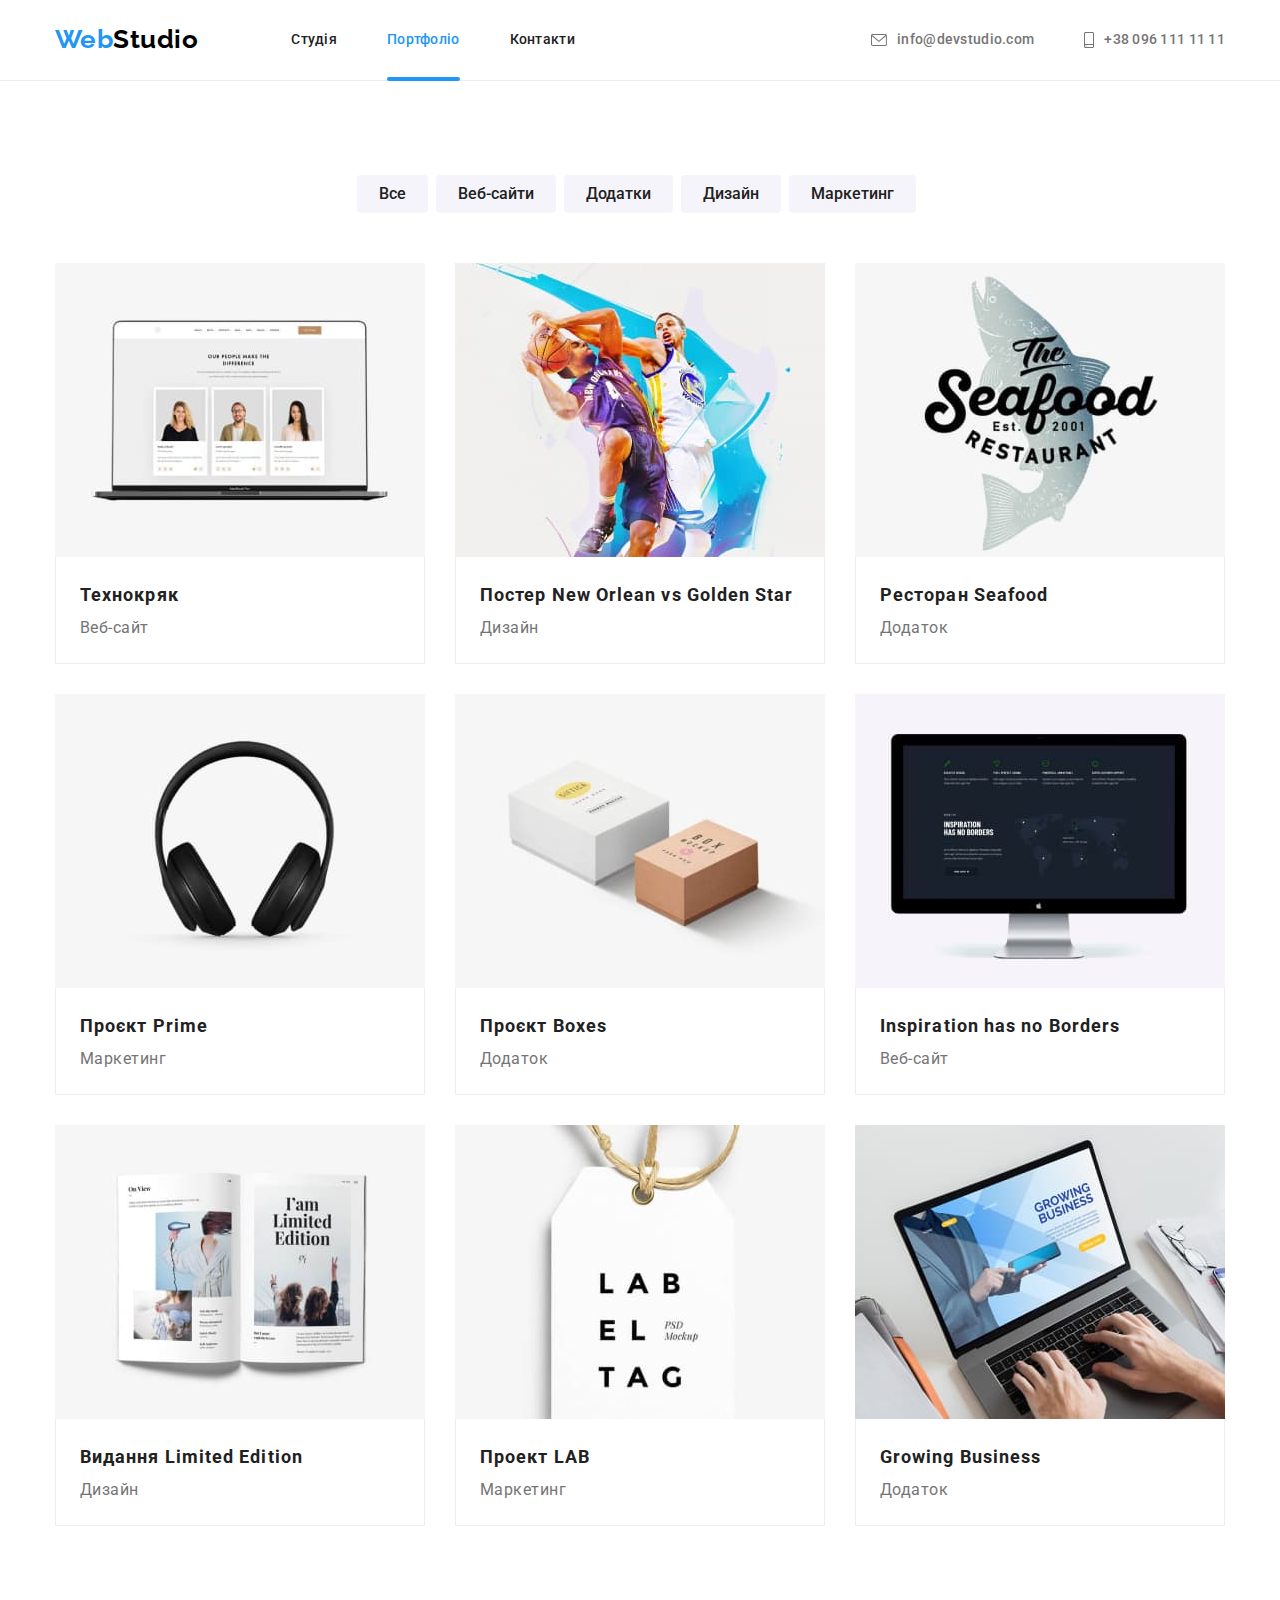
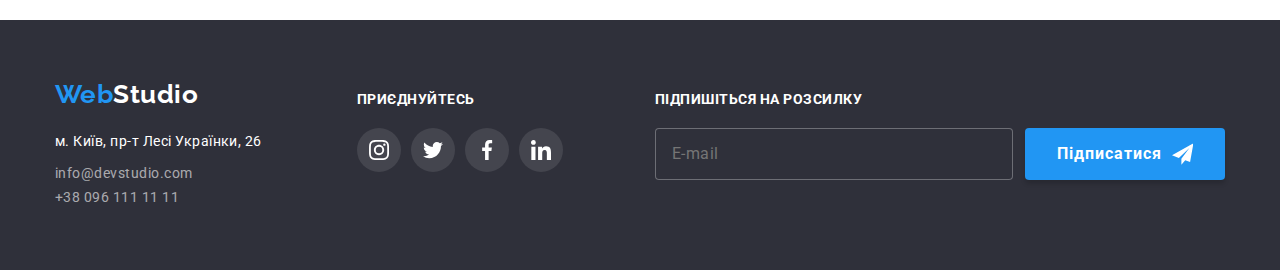
==== portfolio.html @ d3ca1d01 "start" ====
<!DOCTYPE html>
<html lang="uk">
  <head>
    <meta charset="UTF-8" />
    <meta http-equiv="X-UA-Compatible" content="IE=edge" />
    <meta name="viewport" content="width=device-width, initial-scale=1.0" />
    <link
      href="https://fonts.googleapis.com/css2?family=Raleway:wght@700&family=Roboto:wght@400;500;700;900&display=swap"
      rel="stylesheet"
    />
    <link
      rel="stylesheet"
      href="https://cdnjs.cloudflare.com/ajax/libs/modern-normalize/1.1.0/modern-normalize.min.css"
    />
    <link rel="stylesheet" href="./css/main.min.css" />
    <title>Portfolio</title>
  </head>
  <body>
    <header>
      <div class="main-nav container">
        <nav class="menu">
          <a href="./index.html" class="logo"
            >Web<span class="logo__studio--dark">Studio</span></a
          >
          <ul class="site-nav list">
            <li class="site-nav__item">
              <a href="./index.html" class="site-nav__title">Студія</a>
            </li>
            <li class="site-nav__item">
              <a href="./portfolio.html" class="site-nav__title site-nav__title--current">Портфоліо</a>
            </li>
            <li class="site-nav__item"><a href="" class="site-nav__title">Контакти</a></li>
          </ul>
        </nav>
        <ul class="top-contacts list">
          <li class="top-contacts__item">
            <a href="mailto:info@devstudio.com" class="top-contacts__link">
              <svg class="top-contacts__icon" width="16" height="12">
                <use href="./images/icons.svg#envelope"></use>
              </svg>
              info@devstudio.com
            </a>
          </li>
          <li class="top-contacts__item">
            <a href="tel:+380961111111" class="top-contacts__link">
              <svg class="top-contacts__icon" width="10" height="16">
                <use href="./images/icons.svg#smartphone"></use>
              </svg>
              +38 096 111 11 11
            </a>
          </li>
        </ul>
      </div>
    </header>
    <main>
      <section class="section">
        <div class="container">
          <h1 class="visually-hidden">Галерея</h1>

          <ul class="sort list">
            <li class="sort__item"><button class="sort__button" type="button">Все</button></li>
            <li class="sort__item"><button class="sort__button" type="button">Веб-сайти</button></li>
            <li class="sort__item"><button class="sort__button" type="button">Додатки</button></li>
            <li class="sort__item"><button class="sort__button" type="button">Дизайн</button></li>
            <li class="sort__item"><button class="sort__button" type="button">Маркетинг</button></li>
          </ul>

          <ul class="galary list">
            <li class="galary__item">
              <a class="galary__link" href="">
                <div class="galary__imgblock">
                  <img
                    class="galary__img"
                    src="./images/portfolio1.jpg"
                    alt="Технокряк"
                    width="370"
                  />
                  <div class="galary__adbg">
                    <p class="galary__text">
                      Ресурс пропонує комплексні пропозиції з різним рівнем
                      функціоналу та сервісів. Все це дозволить відвідувачу
                      отримати вичерпні відомості про компанію чи приватну
                      особу.
                    </p>
                  </div>
                </div>
                <div class="galary__card">
                  <h2 class="galary__title">Технокряк</h2>
                  <p class="galary__product">Веб-сайт</p>
                </div>
              </a>
            </li>
            <li class="galary__item">
              <a class="galary__link" href="">
                <div class="galary__imgblock">
                  <img
                    class="galary__img"
                    src="./images/portfolio2.jpg"
                    alt="Постер New Orlean vs Golden Star"
                    width="370"
                  />
                  <div class="galary__adbg">
                    <p class="galary__text">
                      Ресурс пропонує комплексні пропозиції з різним рівнем
                      функціоналу та сервісів. Все це дозволить відвідувачу
                      отримати вичерпні відомості про компанію чи приватну
                      особу.
                    </p>
                  </div>
                </div>
                <div class="galary__card">
                  <h2 class="galary__title">Постер New Orlean vs Golden Star</h2>
                  <p class="galary__product">Дизайн</p>
                </div>
              </a>
            </li>
            <li class="galary__item">
              <a class="galary__link" href="">
                <div class="galary__imgblock">
                  <img
                    class="galary__img"
                    src="./images/portfolio3.jpg"
                    alt="Ресторан Seafood"
                    width="370"
                  />
                  <div class="galary__adbg">
                    <p class="galary__text">
                      Ресурс пропонує комплексні пропозиції з різним рівнем
                      функціоналу та сервісів. Все це дозволить відвідувачу
                      отримати вичерпні відомості про компанію чи приватну
                      особу.
                    </p>
                  </div>
                </div>
                <div class="galary__card">
                  <h2 class="galary__title">Ресторан Seafood</h2>
                  <p class="galary__product">Додаток</p>
                </div>
              </a>
            </li>
            <li class="galary__item">
              <a class="galary__link" href="">
                <div class="galary__imgblock">
                  <img
                    class="galary__img"
                    src="./images/portfolio4.jpg"
                    alt="Проєкт Prime"
                    width="370"
                  />
                  <div class="galary__adbg">
                    <p class="galary__text">
                      Ресурс пропонує комплексні пропозиції з різним рівнем
                      функціоналу та сервісів. Все це дозволить відвідувачу
                      отримати вичерпні відомості про компанію чи приватну
                      особу.
                    </p>
                  </div>
                </div>
                <div class="galary__card">
                  <h2 class="galary__title">Проєкт Prime</h2>
                  <p class="galary__product">Маркетинг</p>
                </div>
              </a>
            </li>
            <li class="galary__item">
              <a class="galary__link" href="">
                <div class="galary__imgblock">
                  <img
                    class="galary__img"
                    src="./images/portfolio5.jpg"
                    alt="Проєкт Boxes"
                    width="370"
                  />
                  <div class="galary__adbg">
                    <p class="galary__text">
                      Ресурс пропонує комплексні пропозиції з різним рівнем
                      функціоналу та сервісів. Все це дозволить відвідувачу
                      отримати вичерпні відомості про компанію чи приватну
                      особу.
                    </p>
                  </div>
                </div>
                <div class="galary__card">
                  <h2 class="galary__title">Проєкт Boxes</h2>
                  <p class="galary__product">Додаток</p>
                </div>
              </a>
            </li>
            <li class="galary__item">
              <a class="galary__link" href="">
                <div class="galary__imgblock">
                  <img
                    class="galary__img"
                    src="./images/portfolio6.jpg"
                    alt="Inspiration has no Borders"
                    width="370"
                  />
                  <div class="galary__adbg">
                    <p class="galary__text">
                      Ресурс пропонує комплексні пропозиції з різним рівнем
                      функціоналу та сервісів. Все це дозволить відвідувачу
                      отримати вичерпні відомості про компанію чи приватну
                      особу.
                    </p>
                  </div>
                </div>
                <div class="galary__card">
                  <h2 class="galary__title">Inspiration has no Borders</h2>
                  <p class="galary__product">Веб-сайт</p>
                </div>
              </a>
            </li>
            <li class="galary__item">
              <a class="galary__link" href="">
                <div class="galary__imgblock">
                  <img
                    class="galary__img"
                    src="./images/portfolio7.jpg"
                    alt="Видання Limited Edition"
                    width="370"
                  />
                  <div class="galary__adbg">
                    <p class="galary__text">
                      Ресурс пропонує комплексні пропозиції з різним рівнем
                      функціоналу та сервісів. Все це дозволить відвідувачу
                      отримати вичерпні відомості про компанію чи приватну
                      особу.
                    </p>
                  </div>
                </div>
                <div class="galary__card">
                  <h2 class="galary__title">Видання Limited Edition</h2>
                  <p class="galary__product">Дизайн</p>
                </div>
              </a>
            </li>
            <li class="galary__item">
              <a class="galary__link" href="">
                <div class="galary__imgblock">
                  <img
                    class="galary__img"
                    src="./images/portfolio8.jpg"
                    alt="Проект LAB"
                    width="370"
                  />
                  <div class="galary__adbg">
                    <p class="galary__text">
                      Ресурс пропонує комплексні пропозиції з різним рівнем
                      функціоналу та сервісів. Все це дозволить відвідувачу
                      отримати вичерпні відомості про компанію чи приватну
                      особу.
                    </p>
                  </div>
                </div>
                <div class="galary__card">
                  <h2 class="galary__title">Проект LAB</h2>
                  <p class="galary__product">Маркетинг</p>
                </div>
              </a>
            </li>
            <li class="galary__item">
              <a class="galary__link" href="">
                <div class="galary__imgblock">
                  <img
                    class="galary__img"
                    src="./images/portfolio9.jpg"
                    alt="Growing Business"
                    width="370"
                  />

                  <div class="galary__adbg">
                    <p class="galary__text">
                      Ресурс пропонує комплексні пропозиції з різним рівнем
                      функціоналу та сервісів. Все це дозволить відвідувачу
                      отримати вичерпні відомості про компанію чи приватну
                      особу.
                    </p>
                  </div>
                </div>
                <div class="galary__card">
                  <h2 class="galary__title">Growing Business</h2>
                  <p class="galary__product">Додаток</p>
                </div>
              </a>
            </li>
          </ul>
        </div>
      </section>
    </main>
    <footer class="footer">
      <div class="container container--flex">
        <address>
          <a href="./index.html" class="logo footer__logo"
            >Web<span class="logo__studio--light">Studio</span></a
          >
          <ul class="bottom-contacts list">
            <li class="bottom-contacts__item">
              <a
                href="https://goo.gl/maps/KLGtmUiZqjjmd39q9"
                target="_blank"
                rel="noopener noreferrer"
                class="bottom-contacts__link bottom-contacts__link--white"
                >м. Київ, пр-т Лесі Українки, 26</a
              >
            </li>
            <li>
              <a href="mailto:info@devstudio.com" class="bottom-contacts__link"
                >info@devstudio.com</a
              >
            </li>
            <li>
              <a href="tel:+380961111111" class="bottom-contacts__link"
                >+38 096 111 11 11</a
              >
            </li>
          </ul>
        </address>

        <div class="footer-soc">
          <h2 class="footer__title">приєднуйтесь</h2>
          <ul class="social footer-soc__social list">
            <li class="social__item">
              <a href="" class="social__link social__link--bottom" title="">
                <svg class="icon" width="20" height="20">
                  <use href="./images/icons.svg#instagram"></use>
                </svg>
              </a>
            </li>
            <li class="social__item">
              <a href="" class="social__link social__link--bottom" title="">
                <svg class="icon" width="20" height="20">
                  <use href="./images/icons.svg#twitter"></use>
                </svg>
              </a>
            </li>
            <li class="social__item">
              <a href="" class="social__link social__link--bottom" title="">
                <svg class="icon" width="20" height="20">
                  <use href="./images/icons.svg#facebook"></use>
                </svg>
              </a>
            </li>
            <li class="social__item">
              <a href="" class="social__link social__link--bottom" title="">
                <svg class="icon" width="20" height="20">
                  <use href="./images/icons.svg#linkedin"></use>
                </svg>
              </a>
            </li>
          </ul>
        </div>
        <div class="subscribe">
          <h2 class="footer__title">Підпишіться на розсилку</h2>
          <form class="subscribe__form">
            <label>
              <input class="subscribe__input" type="email" name="email" placeholder="E-mail" />
            </label>

            <button type="submit" class="btn subscribe__btn">
              Підписатися
              <svg class="subscribe__icon" width="24" height="24">
                <use href="./images/icons.svg#subscribe"></use>
              </svg>
            </button>
          </form>
        </div>
      </div>
    </footer>
  </body>
</html>
---- css/main.min.css ----
.visually-hidden{position:absolute;white-space:nowrap;width:1px;height:1px;overflow:hidden;border:0;padding:0;clip:rect(0 0 0 0);-webkit-clip-path:inset(50%);clip-path:inset(50%);margin:-1px}body{font-family:Roboto,sans-serif;letter-spacing:.03em;color:#757575;background-color:#fff}h1,h2,h3,h4,h5,h6,ul,p{margin:0}.list{list-style-type:none;-webkit-padding-start:0;padding-inline-start:0}.section{padding:94px 0}.section__title{margin-bottom:50px;font-weight:700;font-size:36px;color:#212121;text-align:center;line-height:1.16}.container{width:1200px;margin:0 auto;padding-left:15px;padding-right:15px}.container--flex{display:flex}.logo{margin-right:93px;color:#2196f3;font-family:Raleway,sans-serif;font-style:normal;font-weight:700;font-size:26px;text-decoration:none;padding-top:24px;padding-bottom:25px}.logo__studio--dark{color:#000}.logo__studio--light{color:#fff}.footer__logo{display:inline-block;margin-bottom:20px;margin-right:0;padding:0}.social{display:flex;justify-content:center;margin-top:16px}.social__item{margin-right:10px}.social__link{display:flex;justify-content:center;align-items:center;width:44px;height:44px;border-radius:50%;background-color:#fff;fill:#afb1b8;outline:none;transition:fill 250ms cubic-bezier(0.4, 0, 0.2, 1),background-color 250ms cubic-bezier(0.4, 0, 0.2, 1)}.social__link:last-child{margin-right:0}.social__link:hover,.social__link:focus,.social__link:active{background-color:#2196f3;fill:#fff}.social__link--bottom{background-color:rgba(255,255,255,.1);fill:#fff}.btn{display:inline-block;padding:10px 32px;border:none;border-radius:4px;font-family:inherit;font-weight:700;font-size:16px;line-height:1.87;letter-spacing:.06em;cursor:pointer;text-align:center;background-color:#2196f3;color:#fff;box-shadow:0px 4px 4px rgba(0,0,0,.15);transition:background-color 250ms cubic-bezier(0.4, 0, 0.2, 1)}header{border-bottom:1px solid #ececec}.main-nav,.menu{display:flex;align-items:center}.site-nav{display:flex}.site-nav__item{position:relative;margin-right:50px}.site-nav__item:last-child{margin-right:0}.site-nav__title{display:block;padding-top:32px;padding-bottom:32px;color:#212121;font-weight:500;font-size:14px;letter-spacing:.02em;line-height:1.14;text-decoration:none;transition:color 250ms cubic-bezier(0.4, 0, 0.2, 1)}.site-nav__title:visited{color:#212121}.site-nav__title:hover,.site-nav__title:focus{color:#2196f3}.site-nav__title--current{color:#2196f3}.site-nav__title--current:visited{color:#2196f3}.site-nav__title--current::after{content:"";position:absolute;bottom:-1px;left:0;width:100%;height:4px;background-color:#2196f3;border-radius:2px}.top-contacts{display:flex;margin-left:auto}.top-contacts__item{margin-right:50px}.top-contacts__item:last-child{margin-right:0}.top-contacts__link{display:inline-flex;padding-top:32px;padding-bottom:32px;color:inherit;font-weight:500;font-size:14px;letter-spacing:.02em;line-height:1.14;text-decoration:none;transition:color 250ms cubic-bezier(0.4, 0, 0.2, 1),fill 250ms cubic-bezier(0.4, 0, 0.2, 1)}.top-contacts__link:hover,.top-contacts__link:focus,.top-contacts__link:active{color:#2196f3;fill:#2196f3}.top-contacts__icon{fill:currentColor;margin-right:10px;align-self:center}.hero{background-image:linear-gradient(90deg, rgba(47, 48, 58, 0.4) 0%, rgba(47, 48, 58, 0.4) 100%),url(../images/heroImg.jpg);background-position:center;background-repeat:no-repeat;background-color:#2f303a;text-align:center;padding-top:200px;padding-bottom:200px}.hero__title{margin-top:0;margin-bottom:30px;font-weight:900;font-size:44px;color:#fff;line-height:1.36;text-transform:uppercase}.descr{padding-bottom:0}.descr__list{display:flex}.descr__icon{display:flex;justify-content:center;align-items:center;height:120px;background-color:#f5f4fa;margin-bottom:30px;border-radius:4px}.descr__item{margin-right:30px;width:calc((100% - 90px)/4)}.descr__item:last-child{margin-right:0}.descr__title{margin-bottom:10px;font-weight:700;font-size:14px;color:#212121;line-height:1.14}.descr__text{font-size:14px;line-height:1.71}.samples{vertical-align:top;text-align:center}.samples__list{display:flex}.samples__item{position:relative;margin-right:30px;width:calc((100% - 60px)/3)}.samples__item:last-child{margin-right:0}.samples__img{display:block}.samples__plate{display:flex;justify-content:center;align-items:center;position:absolute;bottom:0;height:70px;width:100%;background:rgba(47,48,58,.8)}.samples__title{font-weight:700;font-size:14px;line-height:1.14;letter-spacing:.03em;text-transform:uppercase;color:#fff}.team{background-color:#f5f4fa;font-size:16px;line-height:1.18;text-align:center}.team__list{display:flex}.team__item{margin-right:30px;width:270px;background-color:#fff;border-radius:0px 0px 4px 4px;box-shadow:0px 1px 3px rgba(0,0,0,.12),0px 1px 1px rgba(0,0,0,.14),0px 2px 1px rgba(0,0,0,.2)}.team__item:last-child{margin-right:0}.team-card{padding:30px 0}.team-card__title{font-size:inherit;line-height:inherit;font-weight:500;color:#212121;margin-bottom:10px}.clients__list{display:flex}.clients__item{width:170px;height:92px;margin-right:30px}.clients__item:last-child{margin-right:0}.clients__thumb{display:flex;justify-content:center;align-items:center;width:100%;height:100%;border-width:1px;border-style:solid;border-color:#afb1b8;border-radius:4px;fill:#afb1b8;outline:none;transition:fill 250ms cubic-bezier(0.4, 0, 0.2, 1),border-color 250ms cubic-bezier(0.4, 0, 0.2, 1)}.clients__thumb:hover,.clients__thumb:focus,.clients__thumb:active{fill:#2196f3;border-color:#2196f3}.footer{background-color:#2f303a;padding-top:60px;padding-bottom:60px}.bottom-contacts__item{margin-bottom:9px}.bottom-contacts__item:last-child{margin-bottom:0}.bottom-contacts__link{font-size:14px;color:rgba(255,255,255,.6);font-style:normal;text-decoration:none;line-height:1.71;transition:color 250ms cubic-bezier(0.4, 0, 0.2, 1)}.bottom-contacts__link--white{color:#fff}.bottom-contacts__link:hover,.bottom-contacts__link:focus{color:#2196f3}.footer-soc{margin-left:95px;padding-top:12px}.footer__title{text-transform:uppercase;font-weight:700;font-size:14px;line-height:1.14;color:#fff}.footer-soc__social{margin-top:20px;padding:0;fill:#fff}.subscribe{margin-left:auto;padding-top:12px}.subscribe__form{display:flex;margin-top:20px}.subscribe__input{width:358px;padding:15px 16px;font-weight:400;font-size:16px;line-height:1.25;letter-spacing:.03em;color:#fff;background-color:#2f303a;border:1px solid rgba(255,255,255,.3);border-radius:4px}.subscribe__btn{display:flex;margin-left:12px;width:200px;align-items:center}.subscribe__icon{fill:currentColor;margin-left:10px}.backdrop{position:fixed;top:0;left:0;width:100%;height:100%;background-color:rgba(0,0,0,.2);opacity:1;transition:opacity 250ms cubic-bezier(0.4, 0, 0.2, 1)}.backdrop.is-hidden{opacity:0;pointer-events:none}.modal{position:absolute;top:50%;left:50%;display:flex;flex-direction:column;width:528px;height:581px;padding:40px;background-color:#fff;opacity:1;border-radius:4px;box-shadow:0px 1px 3px rgba(0,0,0,.12),0px 1px 1px rgba(0,0,0,.14),0px 2px 1px rgba(0,0,0,.2);transform:translate(-50%, -50%) scale(1);transition:opacity 250ms cubic-bezier(0.4, 0, 0.2, 1),transform 250ms cubic-bezier(0.4, 0, 0.2, 1),box-shadow 250ms cubic-bezier(0.4, 0, 0.2, 1) 250ms}.backdrop.is-hidden .modal{transform:translate(-50%, -50%) scale(0.5);opacity:0}.close-btn{position:absolute;top:8px;right:8px;display:flex;align-items:center;justify-content:center;padding:0;margin:0;width:30px;height:30px;border:1px solid rgba(0,0,0,.1);border-radius:50%;background-color:#fff;cursor:pointer}.close-btn__icon{transition:transform 250ms cubic-bezier(0.4, 0, 0.2, 1),fill 250ms cubic-bezier(0.4, 0, 0.2, 1)}.close-btn:hover .close-btn__icon{fill:#2196f3;transform:translate(0px, 1px)}.modal__title{margin-bottom:12px;font-weight:700;font-size:20px;line-height:1.15;text-align:center;letter-spacing:.03em;color:#212121}.modal-form{display:flex;flex-direction:column}.modal-form__label{margin-bottom:4px;font-weight:400;font-size:12px;line-height:1.17;letter-spacing:.01em}.modal-form__field{position:relative;display:flex;flex-direction:column;width:100%;margin-bottom:10px}.modal-form__icon{position:absolute;top:50%;transform:translate(50%, -50%)}.modal-form__input:focus+.modal-form__icon{fill:#2196f3}.modal-form__input{padding:12px 16px 12px 42px;font-weight:400;font-size:12px;line-height:1.17;letter-spacing:.01em;border:1px solid rgba(33,33,33,.2);border-radius:4px;resize:none;cursor:pointer;transition:border 250ms cubic-bezier(0.4, 0, 0.2, 1)}.modal-form__input:focus{border:1px solid #2196f3;outline:none}.modal-form__input--text{padding:12px 16px}.modal-form__input--text::-moz-placeholder{color:rgba(117,117,117,.5)}.modal-form__input--text:-ms-input-placeholder{color:rgba(117,117,117,.5)}.modal-form__input--text::placeholder{color:rgba(117,117,117,.5)}.policy{display:inline-flex;align-items:center;padding-left:14px;margin-bottom:30px;font-weight:400;font-size:14px;line-height:1.71;letter-spacing:.03em}.policy__input{margin-right:8px}.policy__link{color:#2196f3}.policy__icon{display:inline-block;margin-right:8px;width:16px;height:15px;border:2px solid #212121;border-radius:2px}.policy__input:checked+.policy__icon{background-image:url(../images/check.svg);background-color:#2196f3;background-size:contain;background-origin:border-box;border-color:#2196f3}.modal__btn{width:200px;margin:0 auto}.modal__btn:hover{background-color:#188ce8}.sort{display:flex;justify-content:center;margin-bottom:50px}.sort__item{margin-right:8px}.sort__button{padding:6px 22px;border:none;border-radius:4px;background-color:#f5f4fa;font-family:inherit;color:#212121;font-weight:500;font-size:16px;line-height:1.62;cursor:pointer;outline:none;transition:color 250ms cubic-bezier(0.4, 0, 0.2, 1),background-color 250ms cubic-bezier(0.4, 0, 0.2, 1),box-shadow 250ms cubic-bezier(0.4, 0, 0.2, 1)}.sort__button:hover,.sort__button:focus{background-color:#2196f3;color:#fff;box-shadow:0px 3px 1px rgba(0,0,0,.1),0px 1px 2px rgba(0,0,0,.08),0px 2px 2px rgba(0,0,0,.12)}.galary{display:flex;flex-wrap:wrap}.galary__item{margin-right:30px;margin-bottom:30px;width:370px;transition:box-shadow 250ms cubic-bezier(0.4, 0, 0.2, 1)}.galary__item:hover{box-shadow:0px 1px 1px rgba(0,0,0,.12),0px 4px 4px rgba(0,0,0,.06),1px 4px 6px rgba(0,0,0,.16)}.galary__item:nth-child(3n){margin-right:0}.galary__item:nth-last-child(-n+3){margin-bottom:0}.galary__item:hover .galary__adbg{transform:translateY(0)}.galary__link{text-decoration:none;color:inherit}.galary__imgblock{position:relative;overflow:hidden}.galary__img{display:block}.galary__adbg{display:flex;justify-content:center;align-items:center;position:absolute;bottom:0;height:100%;width:100%;background-color:rgba(33,150,243,.9);transform:translateY(100%);transition:transform 250ms cubic-bezier(0.4, 0, 0.2, 1)}.galary__text{max-width:322px;font-weight:400;font-size:18px;line-height:1.56;letter-spacing:.03em;color:#fff}.galary__card{padding:20px 24px;border-left:1px solid #eee;border-right:1px solid #eee;border-bottom:1px solid #eee}.galary__title{font-weight:700;font-size:18px;color:#212121;letter-spacing:.06em;line-height:2}.galary__product{font-size:16px;line-height:1.87}/*# sourceMappingURL=main.min.css.map */
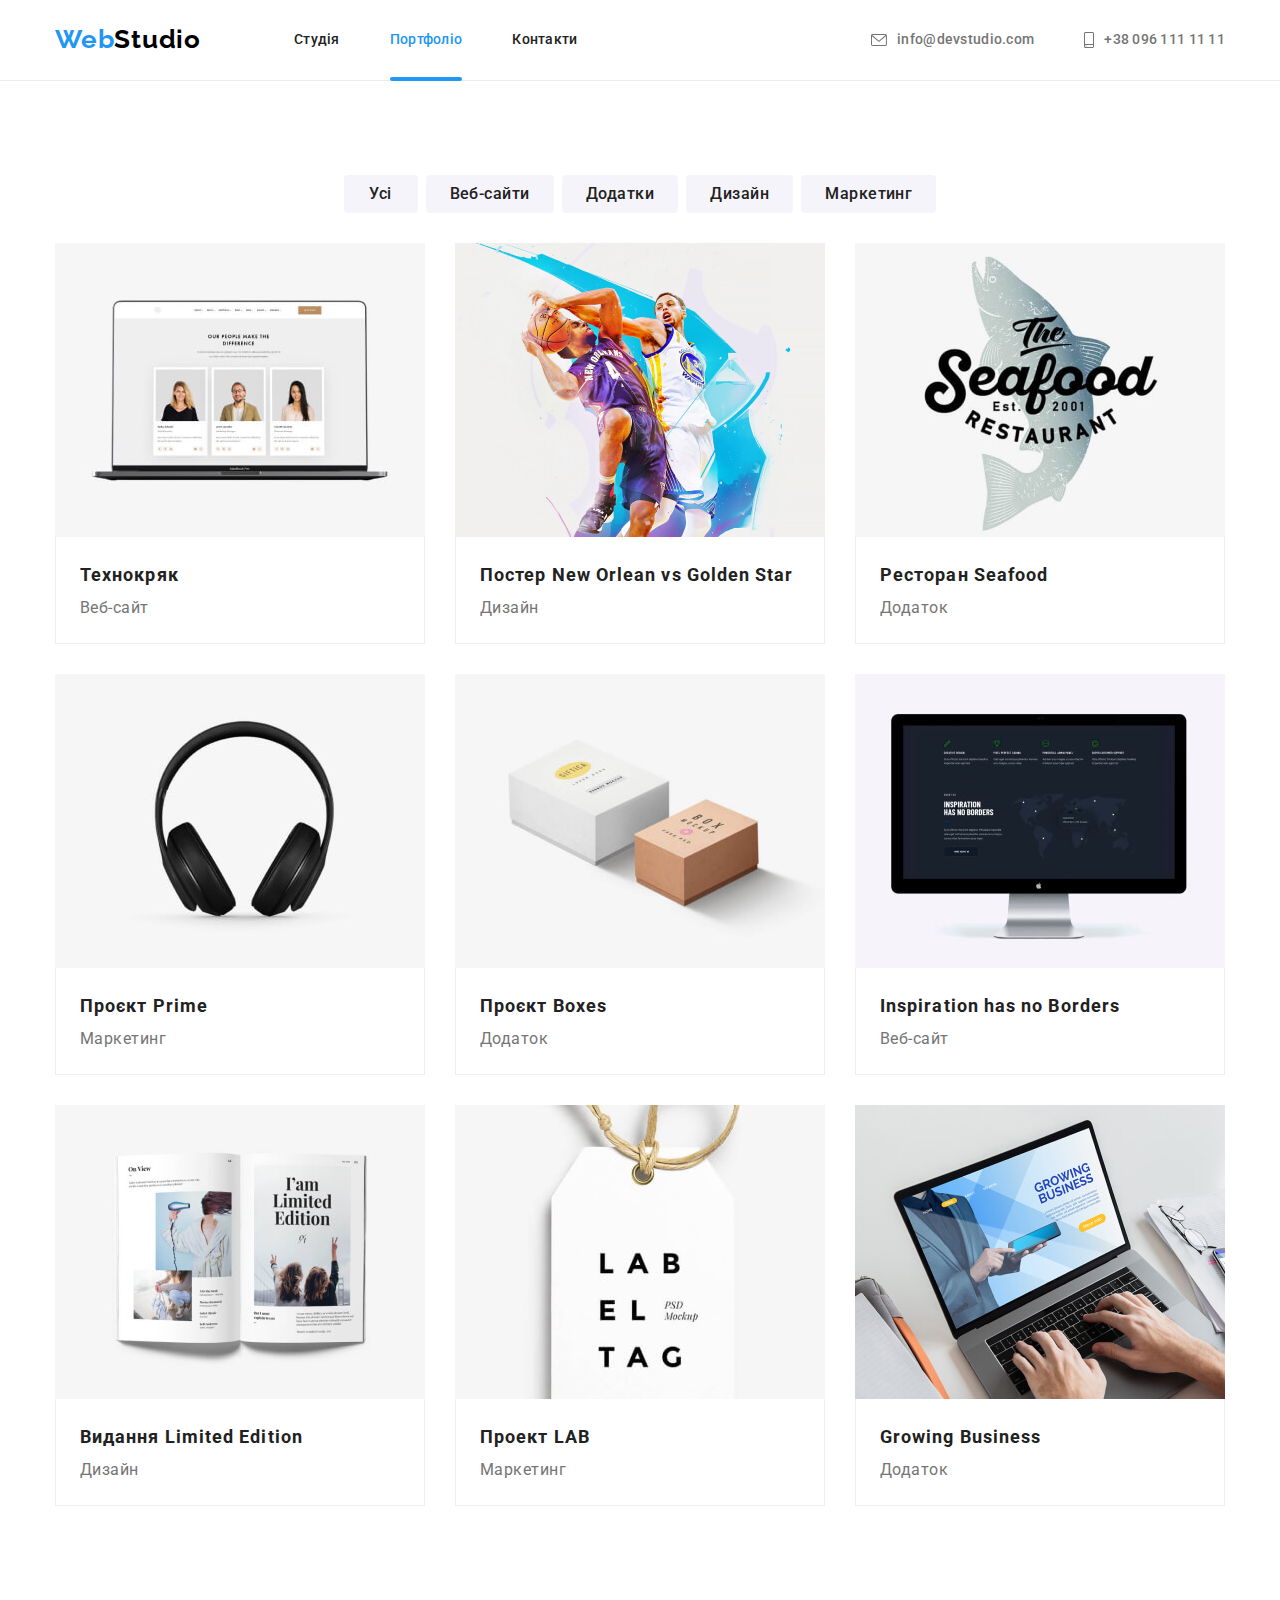
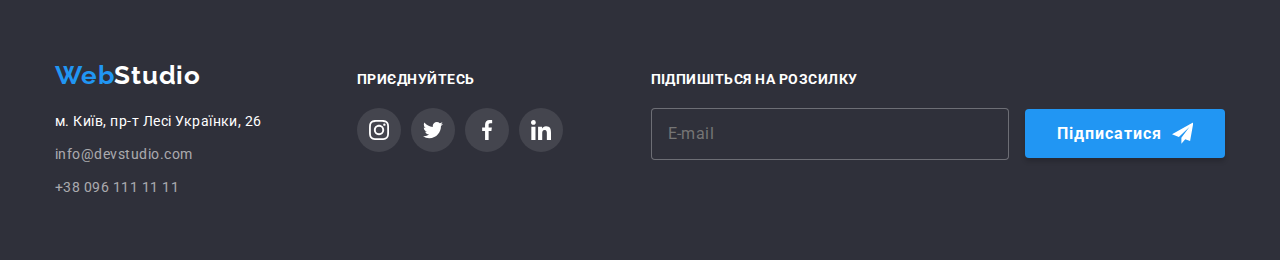
==== commit 803838d9: "update" ====
--- a/portfolio.html
+++ b/portfolio.html
@@ -16,7 +16,7 @@
     <title>Portfolio</title>
   </head>
   <body>
-    <header>
+    <header class="header">
       <div class="main-nav container">
         <nav class="menu">
           <a href="./index.html" class="logo"
@@ -58,7 +58,7 @@
           <h1 class="visually-hidden">Галерея</h1>
 
           <ul class="sort list">
-            <li class="sort__item"><button class="sort__button" type="button">Все</button></li>
+            <li class="sort__item"><button class="sort__button" type="button">Усі</button></li>
             <li class="sort__item"><button class="sort__button" type="button">Веб-сайти</button></li>
             <li class="sort__item"><button class="sort__button" type="button">Додатки</button></li>
             <li class="sort__item"><button class="sort__button" type="button">Дизайн</button></li>
@@ -66,25 +66,44 @@
           </ul>
 
           <ul class="galary list">
-            <li class="galary__item">
-              <a class="galary__link" href="">
-                <div class="galary__imgblock">
-                  <img
-                    class="galary__img"
-                    src="./images/portfolio1.jpg"
-                    alt="Технокряк"
-                    width="370"
-                  />
-                  <div class="galary__adbg">
-                    <p class="galary__text">
-                      Ресурс пропонує комплексні пропозиції з різним рівнем
-                      функціоналу та сервісів. Все це дозволить відвідувачу
-                      отримати вичерпні відомості про компанію чи приватну
-                      особу.
-                    </p>
-                  </div>
-                </div>
-                <div class="galary__card">
+            <li class="galary__item galary__item--bug">
+              <a class="galary__link" href="">
+                <div class="galary__imgblock">
+                  <picture>
+                    <source
+                      media="(min-width: 1200px )"
+                      srcset="
+                        ./images/portfolio1.jpg    1x,
+                        ./images/portfolio1@2x.jpg 2x
+                      "
+                    />
+                    <source
+                      media="(min-width: 768px )"
+                      srcset="
+                        ./images/portfolio1_t.jpg    1x,
+                        ./images/portfolio1_t@2x.jpg 2x
+                      "
+                    />
+    
+                    <img
+                      srcset="
+                        ./images/portfolio1_m.jpg    1x,
+                        ./images/portfolio1_m@2x.jpg 2x
+                      "
+                      src="./images/portfolio1_m.jpg"
+                      alt="Технокряк"
+                    />
+                  </picture>
+                  <div class="galary__adbg">
+                    <p class="galary__text">
+                      Ресурс пропонує комплексні пропозиції з різним рівнем
+                      функціоналу та сервісів. Все це дозволить відвідувачу
+                      отримати вичерпні відомості про компанію чи приватну
+                      особу.
+                    </p>
+                  </div>
+                </div>
+                <div class="galary__card galary__card--bug">
                   <h2 class="galary__title">Технокряк</h2>
                   <p class="galary__product">Веб-сайт</p>
                 </div>
@@ -93,12 +112,31 @@
             <li class="galary__item">
               <a class="galary__link" href="">
                 <div class="galary__imgblock">
-                  <img
-                    class="galary__img"
-                    src="./images/portfolio2.jpg"
-                    alt="Постер New Orlean vs Golden Star"
-                    width="370"
-                  />
+                  <picture>
+                    <source
+                      media="(min-width: 1200px )"
+                      srcset="
+                        ./images/portfolio2.jpg    1x,
+                        ./images/portfolio2@2x.jpg 2x
+                      "
+                    />
+                    <source
+                      media="(min-width: 768px )"
+                      srcset="
+                        ./images/portfolio2_t.jpg    1x,
+                        ./images/portfolio2_t@2x.jpg 2x
+                      "
+                    />
+    
+                    <img
+                      srcset="
+                        ./images/portfolio2_m.jpg    1x,
+                        ./images/portfolio2_m@2x.jpg 2x
+                      "
+                      src="./images/portfolio2_m.jpg"
+                      alt="Постер New Orlean vs Golden Star"
+                    />
+                  </picture>
                   <div class="galary__adbg">
                     <p class="galary__text">
                       Ресурс пропонує комплексні пропозиції з різним рівнем
@@ -117,12 +155,31 @@
             <li class="galary__item">
               <a class="galary__link" href="">
                 <div class="galary__imgblock">
-                  <img
-                    class="galary__img"
-                    src="./images/portfolio3.jpg"
-                    alt="Ресторан Seafood"
-                    width="370"
-                  />
+                  <picture>
+                    <source
+                      media="(min-width: 1200px )"
+                      srcset="
+                        ./images/portfolio3.jpg    1x,
+                        ./images/portfolio3@2x.jpg 2x
+                      "
+                    />
+                    <source
+                      media="(min-width: 768px )"
+                      srcset="
+                        ./images/portfolio3_t.jpg    1x,
+                        ./images/portfolio3_t@2x.jpg 2x
+                      "
+                    />
+    
+                    <img
+                      srcset="
+                        ./images/portfolio3_m.jpg    1x,
+                        ./images/portfolio3_m@2x.jpg 2x
+                      "
+                      src="./images/portfolio3_m.jpg"
+                      alt="Ресторан Seafood"
+                    />
+                  </picture>
                   <div class="galary__adbg">
                     <p class="galary__text">
                       Ресурс пропонує комплексні пропозиції з різним рівнем
@@ -141,12 +198,31 @@
             <li class="galary__item">
               <a class="galary__link" href="">
                 <div class="galary__imgblock">
-                  <img
-                    class="galary__img"
-                    src="./images/portfolio4.jpg"
-                    alt="Проєкт Prime"
-                    width="370"
-                  />
+                  <picture>
+                    <source
+                      media="(min-width: 1200px )"
+                      srcset="
+                        ./images/portfolio4.jpg    1x,
+                        ./images/portfolio4@2x.jpg 2x
+                      "
+                    />
+                    <source
+                      media="(min-width: 768px )"
+                      srcset="
+                        ./images/portfolio4_t.jpg    1x,
+                        ./images/portfolio4_t@2x.jpg 2x
+                      "
+                    />
+    
+                    <img
+                      srcset="
+                        ./images/portfolio4_m.jpg    1x,
+                        ./images/portfolio4_m@2x.jpg 2x
+                      "
+                      src="./images/portfolio4_m.jpg"
+                      alt="Проєкт Prime"
+                    />
+                  </picture>
                   <div class="galary__adbg">
                     <p class="galary__text">
                       Ресурс пропонує комплексні пропозиції з різним рівнем
@@ -165,12 +241,31 @@
             <li class="galary__item">
               <a class="galary__link" href="">
                 <div class="galary__imgblock">
-                  <img
-                    class="galary__img"
-                    src="./images/portfolio5.jpg"
-                    alt="Проєкт Boxes"
-                    width="370"
-                  />
+                  <picture>
+                    <source
+                      media="(min-width: 1200px )"
+                      srcset="
+                        ./images/portfolio5.jpg    1x,
+                        ./images/portfolio5@2x.jpg 2x
+                      "
+                    />
+                    <source
+                      media="(min-width: 768px )"
+                      srcset="
+                        ./images/portfolio5_t.jpg    1x,
+                        ./images/portfolio5_t@2x.jpg 2x
+                      "
+                    />
+    
+                    <img
+                      srcset="
+                        ./images/portfolio5_m.jpg    1x,
+                        ./images/portfolio5_m@2x.jpg 2x
+                      "
+                      src="./images/portfolio5_m.jpg"
+                      alt="Проєкт Boxes"
+                    />
+                  </picture>
                   <div class="galary__adbg">
                     <p class="galary__text">
                       Ресурс пропонує комплексні пропозиції з різним рівнем
@@ -189,12 +284,31 @@
             <li class="galary__item">
               <a class="galary__link" href="">
                 <div class="galary__imgblock">
-                  <img
-                    class="galary__img"
-                    src="./images/portfolio6.jpg"
-                    alt="Inspiration has no Borders"
-                    width="370"
-                  />
+                  <picture>
+                    <source
+                      media="(min-width: 1200px )"
+                      srcset="
+                        ./images/portfolio6.jpg    1x,
+                        ./images/portfolio6@2x.jpg 2x
+                      "
+                    />
+                    <source
+                      media="(min-width: 768px )"
+                      srcset="
+                        ./images/portfolio6_t.jpg    1x,
+                        ./images/portfolio6_t@2x.jpg 2x
+                      "
+                    />
+    
+                    <img
+                      srcset="
+                        ./images/portfolio6_m.jpg    1x,
+                        ./images/portfolio6_m@2x.jpg 2x
+                      "
+                      src="./images/portfolio6_m.jpg"
+                      alt="Inspiration has no Borders"
+                    />
+                  </picture>
                   <div class="galary__adbg">
                     <p class="galary__text">
                       Ресурс пропонує комплексні пропозиції з різним рівнем
@@ -213,12 +327,31 @@
             <li class="galary__item">
               <a class="galary__link" href="">
                 <div class="galary__imgblock">
-                  <img
-                    class="galary__img"
-                    src="./images/portfolio7.jpg"
-                    alt="Видання Limited Edition"
-                    width="370"
-                  />
+                  <picture>
+                    <source
+                      media="(min-width: 1200px )"
+                      srcset="
+                        ./images/portfolio7.jpg    1x,
+                        ./images/portfolio7@2x.jpg 2x
+                      "
+                    />
+                    <source
+                      media="(min-width: 768px )"
+                      srcset="
+                        ./images/portfolio7_t.jpg    1x,
+                        ./images/portfolio7_t@2x.jpg 2x
+                      "
+                    />
+    
+                    <img
+                      srcset="
+                        ./images/portfolio7_m.jpg    1x,
+                        ./images/portfolio7_m@2x.jpg 2x
+                      "
+                      src="./images/portfolio7_m.jpg"
+                      alt="Видання Limited Edition"
+                    />
+                  </picture>
                   <div class="galary__adbg">
                     <p class="galary__text">
                       Ресурс пропонує комплексні пропозиції з різним рівнем
@@ -237,12 +370,31 @@
             <li class="galary__item">
               <a class="galary__link" href="">
                 <div class="galary__imgblock">
-                  <img
-                    class="galary__img"
-                    src="./images/portfolio8.jpg"
-                    alt="Проект LAB"
-                    width="370"
-                  />
+                  <picture>
+                    <source
+                      media="(min-width: 1200px )"
+                      srcset="
+                        ./images/portfolio8.jpg    1x,
+                        ./images/portfolio8@2x.jpg 2x
+                      "
+                    />
+                    <source
+                      media="(min-width: 768px )"
+                      srcset="
+                        ./images/portfolio8_t.jpg    1x,
+                        ./images/portfolio8_t@2x.jpg 2x
+                      "
+                    />
+    
+                    <img
+                      srcset="
+                        ./images/portfolio8_m.jpg    1x,
+                        ./images/portfolio8_m@2x.jpg 2x
+                      "
+                      src="./images/portfolio8_m.jpg"
+                      alt="Проєкт LAB"
+                    />
+                  </picture>
                   <div class="galary__adbg">
                     <p class="galary__text">
                       Ресурс пропонує комплексні пропозиції з різним рівнем
@@ -261,12 +413,31 @@
             <li class="galary__item">
               <a class="galary__link" href="">
                 <div class="galary__imgblock">
-                  <img
-                    class="galary__img"
-                    src="./images/portfolio9.jpg"
-                    alt="Growing Business"
-                    width="370"
-                  />
+                  <picture>
+                    <source
+                      media="(min-width: 1200px )"
+                      srcset="
+                        ./images/portfolio9.jpg    1x,
+                        ./images/portfolio9@2x.jpg 2x
+                      "
+                    />
+                    <source
+                      media="(min-width: 768px )"
+                      srcset="
+                        ./images/portfolio9_t.jpg    1x,
+                        ./images/portfolio9_t@2x.jpg 2x
+                      "
+                    />
+    
+                    <img
+                      srcset="
+                        ./images/portfolio9_m.jpg    1x,
+                        ./images/portfolio9_m@2x.jpg 2x
+                      "
+                      src="./images/portfolio9_m.jpg"
+                      alt="Growing Business"
+                    />
+                  </picture>
 
                   <div class="galary__adbg">
                     <p class="galary__text">
@@ -289,6 +460,7 @@
     </main>
     <footer class="footer">
       <div class="container container--flex">
+        <div class="container__tablet--flex">
         <address>
           <a href="./index.html" class="logo footer__logo"
             >Web<span class="logo__studio--light">Studio</span></a
@@ -303,12 +475,12 @@
                 >м. Київ, пр-т Лесі Українки, 26</a
               >
             </li>
-            <li>
+            <li class="bottom-contacts__item">
               <a href="mailto:info@devstudio.com" class="bottom-contacts__link"
                 >info@devstudio.com</a
               >
             </li>
-            <li>
+            <li class="bottom-contacts__item">
               <a href="tel:+380961111111" class="bottom-contacts__link"
                 >+38 096 111 11 11</a
               >
@@ -349,6 +521,7 @@
             </li>
           </ul>
         </div>
+      </div>
         <div class="subscribe">
           <h2 class="footer__title">Підпишіться на розсилку</h2>
           <form class="subscribe__form">
--- a/css/main.min.css
+++ b/css/main.min.css
@@ -1 +1 @@
-.visually-hidden{position:absolute;white-space:nowrap;width:1px;height:1px;overflow:hidden;border:0;padding:0;clip:rect(0 0 0 0);-webkit-clip-path:inset(50%);clip-path:inset(50%);margin:-1px}body{font-family:Roboto,sans-serif;letter-spacing:.03em;color:#757575;background-color:#fff}h1,h2,h3,h4,h5,h6,ul,p{margin:0}.list{list-style-type:none;-webkit-padding-start:0;padding-inline-start:0}.section{padding:94px 0}.section__title{margin-bottom:50px;font-weight:700;font-size:36px;color:#212121;text-align:center;line-height:1.16}.container{width:1200px;margin:0 auto;padding-left:15px;padding-right:15px}.container--flex{display:flex}.logo{margin-right:93px;color:#2196f3;font-family:Raleway,sans-serif;font-style:normal;font-weight:700;font-size:26px;text-decoration:none;padding-top:24px;padding-bottom:25px}.logo__studio--dark{color:#000}.logo__studio--light{color:#fff}.footer__logo{display:inline-block;margin-bottom:20px;margin-right:0;padding:0}.social{display:flex;justify-content:center;margin-top:16px}.social__item{margin-right:10px}.social__link{display:flex;justify-content:center;align-items:center;width:44px;height:44px;border-radius:50%;background-color:#fff;fill:#afb1b8;outline:none;transition:fill 250ms cubic-bezier(0.4, 0, 0.2, 1),background-color 250ms cubic-bezier(0.4, 0, 0.2, 1)}.social__link:last-child{margin-right:0}.social__link:hover,.social__link:focus,.social__link:active{background-color:#2196f3;fill:#fff}.social__link--bottom{background-color:rgba(255,255,255,.1);fill:#fff}.btn{display:inline-block;padding:10px 32px;border:none;border-radius:4px;font-family:inherit;font-weight:700;font-size:16px;line-height:1.87;letter-spacing:.06em;cursor:pointer;text-align:center;background-color:#2196f3;color:#fff;box-shadow:0px 4px 4px rgba(0,0,0,.15);transition:background-color 250ms cubic-bezier(0.4, 0, 0.2, 1)}header{border-bottom:1px solid #ececec}.main-nav,.menu{display:flex;align-items:center}.site-nav{display:flex}.site-nav__item{position:relative;margin-right:50px}.site-nav__item:last-child{margin-right:0}.site-nav__title{display:block;padding-top:32px;padding-bottom:32px;color:#212121;font-weight:500;font-size:14px;letter-spacing:.02em;line-height:1.14;text-decoration:none;transition:color 250ms cubic-bezier(0.4, 0, 0.2, 1)}.site-nav__title:visited{color:#212121}.site-nav__title:hover,.site-nav__title:focus{color:#2196f3}.site-nav__title--current{color:#2196f3}.site-nav__title--current:visited{color:#2196f3}.site-nav__title--current::after{content:"";position:absolute;bottom:-1px;left:0;width:100%;height:4px;background-color:#2196f3;border-radius:2px}.top-contacts{display:flex;margin-left:auto}.top-contacts__item{margin-right:50px}.top-contacts__item:last-child{margin-right:0}.top-contacts__link{display:inline-flex;padding-top:32px;padding-bottom:32px;color:inherit;font-weight:500;font-size:14px;letter-spacing:.02em;line-height:1.14;text-decoration:none;transition:color 250ms cubic-bezier(0.4, 0, 0.2, 1),fill 250ms cubic-bezier(0.4, 0, 0.2, 1)}.top-contacts__link:hover,.top-contacts__link:focus,.top-contacts__link:active{color:#2196f3;fill:#2196f3}.top-contacts__icon{fill:currentColor;margin-right:10px;align-self:center}.hero{background-image:linear-gradient(90deg, rgba(47, 48, 58, 0.4) 0%, rgba(47, 48, 58, 0.4) 100%),url(../images/heroImg.jpg);background-position:center;background-repeat:no-repeat;background-color:#2f303a;text-align:center;padding-top:200px;padding-bottom:200px}.hero__title{margin-top:0;margin-bottom:30px;font-weight:900;font-size:44px;color:#fff;line-height:1.36;text-transform:uppercase}.descr{padding-bottom:0}.descr__list{display:flex}.descr__icon{display:flex;justify-content:center;align-items:center;height:120px;background-color:#f5f4fa;margin-bottom:30px;border-radius:4px}.descr__item{margin-right:30px;width:calc((100% - 90px)/4)}.descr__item:last-child{margin-right:0}.descr__title{margin-bottom:10px;font-weight:700;font-size:14px;color:#212121;line-height:1.14}.descr__text{font-size:14px;line-height:1.71}.samples{vertical-align:top;text-align:center}.samples__list{display:flex}.samples__item{position:relative;margin-right:30px;width:calc((100% - 60px)/3)}.samples__item:last-child{margin-right:0}.samples__img{display:block}.samples__plate{display:flex;justify-content:center;align-items:center;position:absolute;bottom:0;height:70px;width:100%;background:rgba(47,48,58,.8)}.samples__title{font-weight:700;font-size:14px;line-height:1.14;letter-spacing:.03em;text-transform:uppercase;color:#fff}.team{background-color:#f5f4fa;font-size:16px;line-height:1.18;text-align:center}.team__list{display:flex}.team__item{margin-right:30px;width:270px;background-color:#fff;border-radius:0px 0px 4px 4px;box-shadow:0px 1px 3px rgba(0,0,0,.12),0px 1px 1px rgba(0,0,0,.14),0px 2px 1px rgba(0,0,0,.2)}.team__item:last-child{margin-right:0}.team-card{padding:30px 0}.team-card__title{font-size:inherit;line-height:inherit;font-weight:500;color:#212121;margin-bottom:10px}.clients__list{display:flex}.clients__item{width:170px;height:92px;margin-right:30px}.clients__item:last-child{margin-right:0}.clients__thumb{display:flex;justify-content:center;align-items:center;width:100%;height:100%;border-width:1px;border-style:solid;border-color:#afb1b8;border-radius:4px;fill:#afb1b8;outline:none;transition:fill 250ms cubic-bezier(0.4, 0, 0.2, 1),border-color 250ms cubic-bezier(0.4, 0, 0.2, 1)}.clients__thumb:hover,.clients__thumb:focus,.clients__thumb:active{fill:#2196f3;border-color:#2196f3}.footer{background-color:#2f303a;padding-top:60px;padding-bottom:60px}.bottom-contacts__item{margin-bottom:9px}.bottom-contacts__item:last-child{margin-bottom:0}.bottom-contacts__link{font-size:14px;color:rgba(255,255,255,.6);font-style:normal;text-decoration:none;line-height:1.71;transition:color 250ms cubic-bezier(0.4, 0, 0.2, 1)}.bottom-contacts__link--white{color:#fff}.bottom-contacts__link:hover,.bottom-contacts__link:focus{color:#2196f3}.footer-soc{margin-left:95px;padding-top:12px}.footer__title{text-transform:uppercase;font-weight:700;font-size:14px;line-height:1.14;color:#fff}.footer-soc__social{margin-top:20px;padding:0;fill:#fff}.subscribe{margin-left:auto;padding-top:12px}.subscribe__form{display:flex;margin-top:20px}.subscribe__input{width:358px;padding:15px 16px;font-weight:400;font-size:16px;line-height:1.25;letter-spacing:.03em;color:#fff;background-color:#2f303a;border:1px solid rgba(255,255,255,.3);border-radius:4px}.subscribe__btn{display:flex;margin-left:12px;width:200px;align-items:center}.subscribe__icon{fill:currentColor;margin-left:10px}.backdrop{position:fixed;top:0;left:0;width:100%;height:100%;background-color:rgba(0,0,0,.2);opacity:1;transition:opacity 250ms cubic-bezier(0.4, 0, 0.2, 1)}.backdrop.is-hidden{opacity:0;pointer-events:none}.modal{position:absolute;top:50%;left:50%;display:flex;flex-direction:column;width:528px;height:581px;padding:40px;background-color:#fff;opacity:1;border-radius:4px;box-shadow:0px 1px 3px rgba(0,0,0,.12),0px 1px 1px rgba(0,0,0,.14),0px 2px 1px rgba(0,0,0,.2);transform:translate(-50%, -50%) scale(1);transition:opacity 250ms cubic-bezier(0.4, 0, 0.2, 1),transform 250ms cubic-bezier(0.4, 0, 0.2, 1),box-shadow 250ms cubic-bezier(0.4, 0, 0.2, 1) 250ms}.backdrop.is-hidden .modal{transform:translate(-50%, -50%) scale(0.5);opacity:0}.close-btn{position:absolute;top:8px;right:8px;display:flex;align-items:center;justify-content:center;padding:0;margin:0;width:30px;height:30px;border:1px solid rgba(0,0,0,.1);border-radius:50%;background-color:#fff;cursor:pointer}.close-btn__icon{transition:transform 250ms cubic-bezier(0.4, 0, 0.2, 1),fill 250ms cubic-bezier(0.4, 0, 0.2, 1)}.close-btn:hover .close-btn__icon{fill:#2196f3;transform:translate(0px, 1px)}.modal__title{margin-bottom:12px;font-weight:700;font-size:20px;line-height:1.15;text-align:center;letter-spacing:.03em;color:#212121}.modal-form{display:flex;flex-direction:column}.modal-form__label{margin-bottom:4px;font-weight:400;font-size:12px;line-height:1.17;letter-spacing:.01em}.modal-form__field{position:relative;display:flex;flex-direction:column;width:100%;margin-bottom:10px}.modal-form__icon{position:absolute;top:50%;transform:translate(50%, -50%)}.modal-form__input:focus+.modal-form__icon{fill:#2196f3}.modal-form__input{padding:12px 16px 12px 42px;font-weight:400;font-size:12px;line-height:1.17;letter-spacing:.01em;border:1px solid rgba(33,33,33,.2);border-radius:4px;resize:none;cursor:pointer;transition:border 250ms cubic-bezier(0.4, 0, 0.2, 1)}.modal-form__input:focus{border:1px solid #2196f3;outline:none}.modal-form__input--text{padding:12px 16px}.modal-form__input--text::-moz-placeholder{color:rgba(117,117,117,.5)}.modal-form__input--text:-ms-input-placeholder{color:rgba(117,117,117,.5)}.modal-form__input--text::placeholder{color:rgba(117,117,117,.5)}.policy{display:inline-flex;align-items:center;padding-left:14px;margin-bottom:30px;font-weight:400;font-size:14px;line-height:1.71;letter-spacing:.03em}.policy__input{margin-right:8px}.policy__link{color:#2196f3}.policy__icon{display:inline-block;margin-right:8px;width:16px;height:15px;border:2px solid #212121;border-radius:2px}.policy__input:checked+.policy__icon{background-image:url(../images/check.svg);background-color:#2196f3;background-size:contain;background-origin:border-box;border-color:#2196f3}.modal__btn{width:200px;margin:0 auto}.modal__btn:hover{background-color:#188ce8}.sort{display:flex;justify-content:center;margin-bottom:50px}.sort__item{margin-right:8px}.sort__button{padding:6px 22px;border:none;border-radius:4px;background-color:#f5f4fa;font-family:inherit;color:#212121;font-weight:500;font-size:16px;line-height:1.62;cursor:pointer;outline:none;transition:color 250ms cubic-bezier(0.4, 0, 0.2, 1),background-color 250ms cubic-bezier(0.4, 0, 0.2, 1),box-shadow 250ms cubic-bezier(0.4, 0, 0.2, 1)}.sort__button:hover,.sort__button:focus{background-color:#2196f3;color:#fff;box-shadow:0px 3px 1px rgba(0,0,0,.1),0px 1px 2px rgba(0,0,0,.08),0px 2px 2px rgba(0,0,0,.12)}.galary{display:flex;flex-wrap:wrap}.galary__item{margin-right:30px;margin-bottom:30px;width:370px;transition:box-shadow 250ms cubic-bezier(0.4, 0, 0.2, 1)}.galary__item:hover{box-shadow:0px 1px 1px rgba(0,0,0,.12),0px 4px 4px rgba(0,0,0,.06),1px 4px 6px rgba(0,0,0,.16)}.galary__item:nth-child(3n){margin-right:0}.galary__item:nth-last-child(-n+3){margin-bottom:0}.galary__item:hover .galary__adbg{transform:translateY(0)}.galary__link{text-decoration:none;color:inherit}.galary__imgblock{position:relative;overflow:hidden}.galary__img{display:block}.galary__adbg{display:flex;justify-content:center;align-items:center;position:absolute;bottom:0;height:100%;width:100%;background-color:rgba(33,150,243,.9);transform:translateY(100%);transition:transform 250ms cubic-bezier(0.4, 0, 0.2, 1)}.galary__text{max-width:322px;font-weight:400;font-size:18px;line-height:1.56;letter-spacing:.03em;color:#fff}.galary__card{padding:20px 24px;border-left:1px solid #eee;border-right:1px solid #eee;border-bottom:1px solid #eee}.galary__title{font-weight:700;font-size:18px;color:#212121;letter-spacing:.06em;line-height:2}.galary__product{font-size:16px;line-height:1.87}/*# sourceMappingURL=main.min.css.map */+.visually-hidden{position:absolute;white-space:nowrap;width:1px;height:1px;overflow:hidden;border:0;padding:0;clip:rect(0 0 0 0);-webkit-clip-path:inset(50%);clip-path:inset(50%);margin:-1px}body{font-family:Roboto,sans-serif;letter-spacing:.03em;color:#757575;background-color:#fff}h1,h2,h3,h4,h5,h6,ul,p{margin:0}img{display:block;max-width:100%;height:auto}.list{list-style-type:none;-webkit-padding-start:0;padding-inline-start:0}.section{padding:60px 0}@media screen and (min-width: 1200px){.section{padding:94px 0}}.section__title{margin-bottom:50px;font-weight:700;font-size:36px;color:#212121;text-align:center;line-height:1.16}.container{margin:0 auto;padding-left:15px;padding-right:15px}@media screen and (min-width: 480px){.container{width:480px}}@media screen and (min-width: 768px)and (max-width: 1199px){.container{width:768px}.container__tablet--flex{display:flex;padding-left:76px;padding-right:89px;margin-bottom:60px}}@media screen and (min-width: 1200px){.container{width:1200px}.container--flex{display:flex}.container__tablet--flex{display:flex}}.logo{padding:16px 0;font-weight:700;font-size:24px;line-height:1.17;letter-spacing:.03em;color:#2196f3;font-family:Raleway,sans-serif;font-style:normal;text-decoration:none}.logo__studio--dark{color:#000}.logo__studio--light{color:#fff}@media screen and (min-width: 768px){.logo{margin-right:88px;padding:26px 0}}@media screen and (min-width: 1200px){.logo{margin-right:93px;font-size:26px;padding-top:24px;padding-bottom:25px}}.footer__logo{display:inline-block;margin-bottom:20px;margin-right:0;padding:0}.btn{display:inline-block;padding:10px 24px;border:none;border-radius:4px;font-family:inherit;font-weight:700;font-size:16px;line-height:1.88;letter-spacing:.06em;cursor:pointer;text-align:center;background-color:#2196f3;color:#fff;box-shadow:0px 4px 4px rgba(0,0,0,.15);transition:background-color 250ms cubic-bezier(0.4, 0, 0.2, 1)}@media screen and (min-width: 1200px){.btn{padding:10px 32px;font-weight:700;font-size:16px;line-height:1.87}}.social{display:flex;justify-content:center}@media screen and (min-width: 1200px){.social{margin-top:16px}}.social__item{margin-right:10px}.social__item:last-child{margin-right:0}.social__link{display:flex;justify-content:center;align-items:center;width:44px;height:44px;border-radius:50%;background-color:#fff;fill:#afb1b8;outline:none;transition:fill 250ms cubic-bezier(0.4, 0, 0.2, 1),background-color 250ms cubic-bezier(0.4, 0, 0.2, 1)}.social__link:hover,.social__link:focus,.social__link:active{background-color:#2196f3;fill:#fff}.social__link--bottom{background-color:rgba(255,255,255,.1);fill:#fff}.header{border-bottom:1px solid #ececec;position:relative}.main-nav,.menu{display:flex;align-items:center}@media screen and (max-width: 767px){.main-nav{justify-content:space-between}}.site-nav{display:none}@media screen and (min-width: 768px){.site-nav{display:flex}}.site-nav__item{position:relative;margin-right:50px}.site-nav__item:last-child{margin-right:0}.site-nav__title{color:#212121;text-decoration:none;transition:color 250ms cubic-bezier(0.4, 0, 0.2, 1)}.site-nav__title:visited{color:#212121}.site-nav__title:hover,.site-nav__title:focus{color:#2196f3}@media screen and (min-width: 768px){.site-nav__title{display:block;padding-top:32px;padding-bottom:32px;font-weight:500;font-size:14px;letter-spacing:.02em;line-height:1.14}}.site-nav__title--current{color:#2196f3}.site-nav__title--current:visited{color:#2196f3}.site-nav__title--current::after{content:"";position:absolute;bottom:-1px;left:0;width:100%;height:4px;background-color:#2196f3;border-radius:2px}.top-contacts{display:none}@media screen and (min-width: 768px){.top-contacts{margin-left:auto;display:block}}@media screen and (min-width: 1200px){.top-contacts{display:flex}}@media screen and (min-width: 768px)and (max-width: 1199px){.top-contacts__item:first-child{margin-bottom:10px}}@media screen and (min-width: 1200px){.top-contacts__item{margin-right:50px}.top-contacts__item:last-child{margin-right:0}}.top-contacts__link{color:inherit;text-decoration:none;transition:color 250ms cubic-bezier(0.4, 0, 0.2, 1),fill 250ms cubic-bezier(0.4, 0, 0.2, 1)}.top-contacts__link:hover,.top-contacts__link:focus,.top-contacts__link:active{color:#2196f3;fill:#2196f3}@media screen and (min-width: 768px){.top-contacts__link{display:inline-flex;align-items:center;font-weight:500;font-size:12px;letter-spacing:.02em}}@media screen and (min-width: 1200px){.top-contacts__link{margin-right:50px;display:inline-flex;padding-top:32px;padding-bottom:32px;font-weight:500;font-size:14px;letter-spacing:.02em;line-height:1.14}.top-contacts__link:last-child{margin-right:0}}.top-contacts__icon{fill:currentColor;margin-right:10px;align-self:center}.hero{padding-top:118px;padding-bottom:118px;background-position:center;background-repeat:no-repeat;background-color:#2f303a;background-size:cover;text-align:center;background-image:linear-gradient(90deg, rgba(47, 48, 58, 0.4) 0%, rgba(47, 48, 58, 0.4) 100%),url(../images/hero_m.jpg)}@media(min-device-pixel-ratio: 2),(-webkit-min-device-pixel-ratio: 2),(min-resolution: 192dpi),(min-resolution: 2dppx){.hero{background-image:linear-gradient(90deg, rgba(47, 48, 58, 0.4) 0%, rgba(47, 48, 58, 0.4) 100%),url(../images/hero_m@2x.jpg)}}@media screen and (min-width: 481px){.hero{background-image:linear-gradient(90deg, rgba(47, 48, 58, 0.4) 0%, rgba(47, 48, 58, 0.4) 100%),url(../images/hero_t.jpg)}}@media screen and (min-width: 481px)and (min-device-pixel-ratio: 2),screen and (min-width: 481px)and (-webkit-min-device-pixel-ratio: 2),screen and (min-width: 481px)and (min-resolution: 192dpi),screen and (min-width: 481px)and (min-resolution: 2dppx){.hero{background-image:linear-gradient(90deg, rgba(47, 48, 58, 0.4) 0%, rgba(47, 48, 58, 0.4) 100%),url(../images/hero_t@2x.jpg)}}@media screen and (min-width: 769px){.hero{padding-top:200px;padding-bottom:200px;background-image:linear-gradient(90deg, rgba(47, 48, 58, 0.4) 0%, rgba(47, 48, 58, 0.4) 100%),url(../images/heroImg.jpg)}}@media screen and (min-width: 769px)and (min-device-pixel-ratio: 2),screen and (min-width: 769px)and (-webkit-min-device-pixel-ratio: 2),screen and (min-width: 769px)and (min-resolution: 192dpi),screen and (min-width: 769px)and (min-resolution: 2dppx){.hero{background-image:linear-gradient(90deg, rgba(47, 48, 58, 0.4) 0%, rgba(47, 48, 58, 0.4) 100%),url(../images/heroImg@2x.jpg)}}.hero__title{margin-top:0;margin-bottom:30px;font-weight:900;font-size:26px;line-height:1.62;letter-spacing:.06em;color:#fff;text-transform:uppercase}@media screen and (min-width: 1200px){.hero__title{font-weight:900;font-size:44px;line-height:1.36}}.samples{display:none}@media screen and (min-width: 1200px){.samples{display:block;vertical-align:top;text-align:center}}.samples__list{display:flex;gap:30px}.samples__item{position:relative;width:calc((100% - 60px)/3)}.samples__plate{display:flex;justify-content:center;align-items:center;position:absolute;bottom:0;height:70px;width:100%;background:rgba(47,48,58,.8)}.samples__title{font-weight:700;font-size:14px;line-height:1.14;letter-spacing:.03em;text-transform:uppercase;color:#fff}.descr{padding-bottom:0}.descr__list{display:flex;flex-wrap:wrap;gap:30px}.descr__icon{display:flex;justify-content:center;align-items:center;height:120px;background-color:#f5f4fa;margin-bottom:30px;border-radius:4px}.descr__item{width:100%}@media screen and (min-width: 768px){.descr__item{width:calc((100% - 30px)/2)}}@media screen and (min-width: 1200px){.descr__item{width:calc((100% - 90px)/4)}}.descr__title{margin-bottom:10px;font-weight:700;font-size:14px;color:#212121;line-height:1.14;text-align:center}@media screen and (min-width: 1200px){.descr__title{text-align:start}}.descr__text{font-size:14px;line-height:1.71;letter-spacing:.03em}.team{background-color:#f5f4fa;font-size:16px;line-height:1.18;text-align:center;letter-spacing:.03em}.team__list{display:flex;flex-wrap:wrap;justify-content:space-between;gap:30px}@media screen and (min-width: 1200px){.team__list{flex-wrap:nowrap;justify-content:baseline}}.team__item{background-color:#fff;border-radius:0px 0px 4px 4px;box-shadow:0px 1px 3px rgba(0,0,0,.12),0px 1px 1px rgba(0,0,0,.14),0px 2px 1px rgba(0,0,0,.2)}@media screen and (min-width: 768px){.team__item{width:calc((100% - 30px)/2)}}@media screen and (min-width: 1200px){.team__item{width:calc((100% - 60px)/3)}}.team-card{padding:30px 0}.team-card__title{font-size:inherit;line-height:inherit;font-weight:500;color:#212121;margin-bottom:10px}.clients__list{display:flex;flex-wrap:wrap;justify-content:space-between;gap:30px}.clients__item{width:calc((100% - 30px)/2);height:92px}@media screen and (min-width: 768px){.clients__item{width:calc((100% - 60px)/3)}}@media screen and (min-width: 1200px){.clients__item{width:calc((100% - 150px)/6)}}.clients__thumb{display:flex;justify-content:center;align-items:center;width:100%;height:100%;border-width:1px;border-style:solid;border-color:#afb1b8;border-radius:4px;fill:#afb1b8;outline:none;transition:fill 250ms cubic-bezier(0.4, 0, 0.2, 1),border-color 250ms cubic-bezier(0.4, 0, 0.2, 1)}.clients__thumb:hover,.clients__thumb:focus,.clients__thumb:active{fill:#2196f3;border-color:#2196f3}.footer{background-color:#2f303a;padding-top:60px;padding-bottom:60px;text-align:center}@media screen and (min-width: 1200px){.footer{text-align:start}}.bottom-contacts{margin-bottom:60px}@media screen and (min-width: 768px){.bottom-contacts{margin-bottom:0}}@media screen and (min-width: 768px){.bottom-contacts__item{margin-bottom:8px}.bottom-contacts__item:last-child{margin-bottom:0}}@media screen and (min-width: 1200px){.bottom-contacts__item{margin-bottom:9px}}.bottom-contacts__link{font-size:14px;color:rgba(255,255,255,.6);font-style:normal;text-decoration:none;line-height:1.71;transition:color 250ms cubic-bezier(0.4, 0, 0.2, 1)}.bottom-contacts__link--white{color:#fff}.bottom-contacts__link:hover,.bottom-contacts__link:focus{color:#2196f3}.footer-soc{margin-bottom:60px}@media screen and (min-width: 768px){.footer-soc{margin-left:auto;margin-bottom:0;padding-top:5px}}@media screen and (min-width: 1200px){.footer-soc{margin-left:95px;margin-bottom:0;padding-top:12px}}.footer__title{text-transform:uppercase;font-weight:700;font-size:14px;line-height:1.14;color:#fff}.footer-soc__social{margin-top:20px;padding:0;fill:#fff}@media screen and (min-width: 1200px){.subscribe{margin-left:auto;padding-top:12px}}.subscribe__form{margin-top:20px}@media screen and (min-width: 1200px){.subscribe__form{text-align:center}}.subscribe__input{width:100%;padding:15px 16px;font-weight:400;font-size:16px;line-height:1.25;letter-spacing:.03em;color:#fff;background-color:#2f303a;border:1px solid rgba(255,255,255,.3);border-radius:4px}@media screen and (min-width: 768px){.subscribe__input{width:450px}}@media screen and (min-width: 1200px){.subscribe__input{width:358px}}.subscribe__btn{margin-top:20px;display:inline-flex;width:200px;align-items:center}@media screen and (min-width: 768px){.subscribe__btn{display:block;margin-left:auto;margin-right:auto}}@media screen and (min-width: 1200px){.subscribe__btn{display:inline-flex;margin-top:0;margin-left:12px;margin-right:0}}.subscribe__icon{fill:currentColor;margin-left:10px}.backdrop{position:fixed;top:0;left:0;width:100%;height:100%;background-color:rgba(0,0,0,.2);opacity:1;transition:opacity 250ms cubic-bezier(0.4, 0, 0.2, 1)}.backdrop.is-hidden{opacity:0;pointer-events:none}.modal{position:absolute;top:50%;left:50%;display:flex;flex-direction:column;padding:40px;max-width:450px;width:calc(100% - 30px);min-height:calc(100% - 188px);background-color:#fff;opacity:1;border-radius:4px;box-shadow:0px 1px 3px rgba(0,0,0,.12),0px 1px 1px rgba(0,0,0,.14),0px 2px 1px rgba(0,0,0,.2);transform:translate(-50%, -50%) scale(1);transition:opacity 250ms cubic-bezier(0.4, 0, 0.2, 1),transform 250ms cubic-bezier(0.4, 0, 0.2, 1),box-shadow 250ms cubic-bezier(0.4, 0, 0.2, 1) 250ms}@media screen and (min-width: 1200px){.modal{width:528px;height:581px;max-width:none}}.backdrop.is-hidden .modal{transform:translate(-50%, -50%) scale(0.5);opacity:0}.close-btn{position:absolute;top:8px;right:8px;display:flex;align-items:center;justify-content:center;padding:0;margin:0;width:30px;height:30px;border:1px solid rgba(0,0,0,.1);border-radius:50%;background-color:#fff;cursor:pointer}.close-btn__icon{transition:transform 250ms cubic-bezier(0.4, 0, 0.2, 1),fill 250ms cubic-bezier(0.4, 0, 0.2, 1)}.close-btn:hover .close-btn__icon{fill:#2196f3;transform:translate(0px, 1px)}.modal__title{margin-bottom:12px;font-weight:700;font-size:20px;line-height:1.5;text-align:center;letter-spacing:.03em;color:#212121}@media screen and (min-width: 1200px){.modal__title{line-height:1.15}}.modal-form{display:flex;flex-direction:column}.modal-form__label{margin-bottom:4px;font-weight:400;font-size:12px;line-height:1.17;letter-spacing:.01em}.modal-form__field{position:relative;display:flex;flex-direction:column;width:100%;margin-bottom:10px}.modal-form__field--last{margin-bottom:20px}.modal-form__icon{position:absolute;top:50%;transform:translate(50%, -50%)}.modal-form__input:focus+.modal-form__icon{fill:#2196f3}.modal-form__input{padding:12px 16px 12px 42px;font-weight:400;font-size:12px;line-height:1.17;letter-spacing:.01em;border:1px solid rgba(33,33,33,.2);border-radius:4px;resize:none;cursor:pointer;transition:border 250ms cubic-bezier(0.4, 0, 0.2, 1)}.modal-form__input:focus{border:1px solid #2196f3;outline:none}.modal-form__input--text{padding:12px 16px}.modal-form__input--text::-moz-placeholder{color:rgba(117,117,117,.5)}.modal-form__input--text:-ms-input-placeholder{color:rgba(117,117,117,.5)}.modal-form__input--text::placeholder{color:rgba(117,117,117,.5)}.policy{display:inline-flex;align-items:center;margin-bottom:30px;font-weight:400;font-size:12px;letter-spacing:.03em}@media screen and (min-width: 1200px){.policy{padding-left:14px;font-size:14px;line-height:1.71}}.policy__input{margin-right:8px}.policy__input:checked+.policy__icon{background-image:url(../images/check.svg);background-color:#2196f3;background-size:contain;background-origin:border-box;border-color:#2196f3}.policy__link{color:#2196f3}.policy__icon{display:inline-block;margin-right:8px;width:16px;height:15px;border:2px solid #212121;border-radius:2px}.modal__btn{width:200px;margin:0 auto}.modal__btn:hover{background-color:#188ce8}.menu-toggle{min-height:40px;min-width:40px;display:flex;align-items:center;justify-content:center;margin:0;padding:0;background-color:rgba(0,0,0,0);cursor:pointer;border:none;border-radius:50%;outline:none;transition:fill 250ms cubic-bezier(0.4, 0, 0.2, 1)}.menu-toggle:hover,.menu-toggle:focus{fill:#2196f3}@media(min-width: 768px){.menu-toggle{display:none}}.menu-container{position:fixed;top:0;left:0;width:100vw;height:100vh;padding:48px 40px;background-color:#fff;z-index:999;transform:translateX(100%);transition:transform 250ms cubic-bezier(0.4, 0, 0.2, 1)}.menu-container.is-open{transform:translateX(0)}.menu-container .menu-toggle{position:absolute;top:10px;right:15px}.mobile-menu{height:100%;display:flex;flex-direction:column;justify-content:space-between}.mobile-menu__item{font-weight:500;transition:transform 250ms cubic-bezier(0.4, 0, 0.2, 1)}.mobile-menu__item:not(:last-child){margin-bottom:32px}.mobile-menu__title{font-size:40px;line-height:1.18;letter-spacing:.02em;color:#212121;text-decoration:none;transition:color 250ms cubic-bezier(0.4, 0, 0.2, 1)}.mobile-menu__title:hover{color:#2196f3}.mobile-menu__tel{font-size:34px;letter-spacing:.02em;color:#2196f3;text-decoration:none;transition:color 250ms cubic-bezier(0.4, 0, 0.2, 1)}.mobile-menu__tel:hover{color:#2196f3}.mobile-menu__email{font-size:24px;letter-spacing:.02em;color:#757575;text-decoration:none;transition:color 250ms cubic-bezier(0.4, 0, 0.2, 1)}.mobile-menu__email:hover{color:#2196f3}.mobile-social{margin-top:64px}.mobile-social__list{display:flex;flex-wrap:wrap;row-gap:10px}.mobile-social__item:not(:last-child){padding-right:10px;border-right:1px solid rgba(33,33,33,.2)}.mobile-social__item:not(:first-child){padding-left:10px}.mobile-social__link{color:#2196f3;text-decoration:none;font-weight:500;font-size:18px;line-height:1.22;letter-spacing:.02em}.sort{display:flex;justify-content:start;flex-wrap:wrap;row-gap:15px;-moz-column-gap:8px;column-gap:8px;margin-bottom:50px}@media screen and (min-width: 768px){.sort{margin-bottom:30px;justify-content:center}}.sort__item{display:inline-flex}.sort__button{min-width:74px;padding:6px 24px;border:none;border-radius:4px;background-color:#f5f4fa;font-family:inherit;color:#212121;font-weight:500;font-size:16px;line-height:1.62;letter-spacing:.03em;cursor:pointer;outline:none;transition:color 250ms cubic-bezier(0.4, 0, 0.2, 1),background-color 250ms cubic-bezier(0.4, 0, 0.2, 1),box-shadow 250ms cubic-bezier(0.4, 0, 0.2, 1)}.sort__button:hover,.sort__button:focus{background-color:#2196f3;color:#fff;box-shadow:0px 3px 1px rgba(0,0,0,.1),0px 1px 2px rgba(0,0,0,.08),0px 2px 2px rgba(0,0,0,.12)}.galary{display:inline-flex;flex-wrap:wrap;gap:30px}.galary__item{width:100%;transition:box-shadow 250ms cubic-bezier(0.4, 0, 0.2, 1)}.galary__item:hover{box-shadow:0px 1px 1px rgba(0,0,0,.12),0px 4px 4px rgba(0,0,0,.06),1px 4px 6px rgba(0,0,0,.16)}@media screen and (min-width: 768px){.galary__item{width:calc((100% - 30px)/2)}}@media screen and (min-width: 1200px){.galary__item{width:calc((100% - 60px)/3)}}.galary__item:hover .galary__adbg{transform:translateY(0)}.galary__link{text-decoration:none;color:inherit}.galary__imgblock{position:relative;overflow:hidden}.galary__img{width:100%}.galary__adbg{display:flex;justify-content:center;align-items:center;position:absolute;bottom:0;height:100%;width:100%;background-color:rgba(33,150,243,.9);transform:translateY(101%);transition:transform 250ms cubic-bezier(0.4, 0, 0.2, 1)}.galary__text{max-width:322px;font-weight:400;font-size:18px;line-height:1.56;letter-spacing:.03em;color:#fff}.galary__card{padding:20px 24px;border-left:1px solid #eee;border-right:1px solid #eee;border-bottom:1px solid #eee}@media screen and (min-width: 768px)and (max-width: 1199px){.galary__card--bug{height:143px}}.galary__title{font-weight:700;font-size:18px;color:#212121;letter-spacing:.06em;line-height:2}.galary__product{font-size:16px;line-height:1.87}/*# sourceMappingURL=main.min.css.map */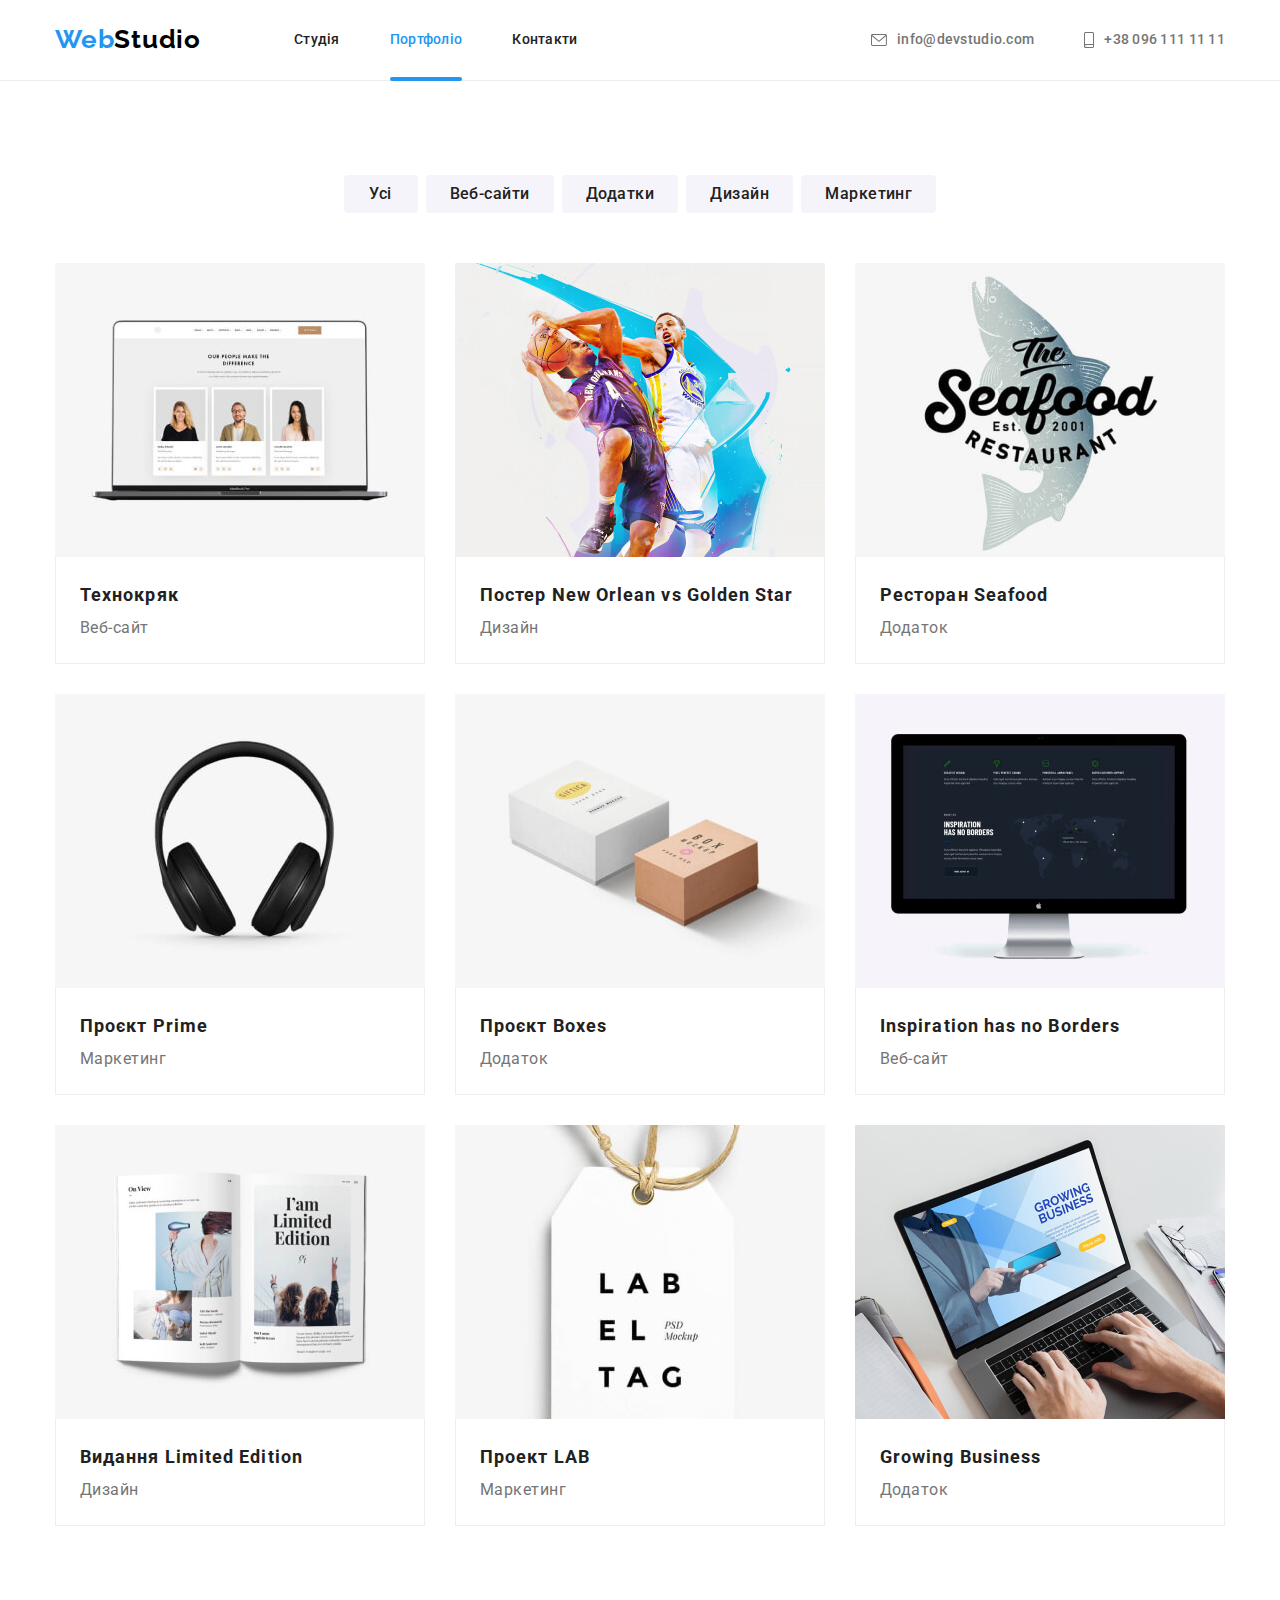
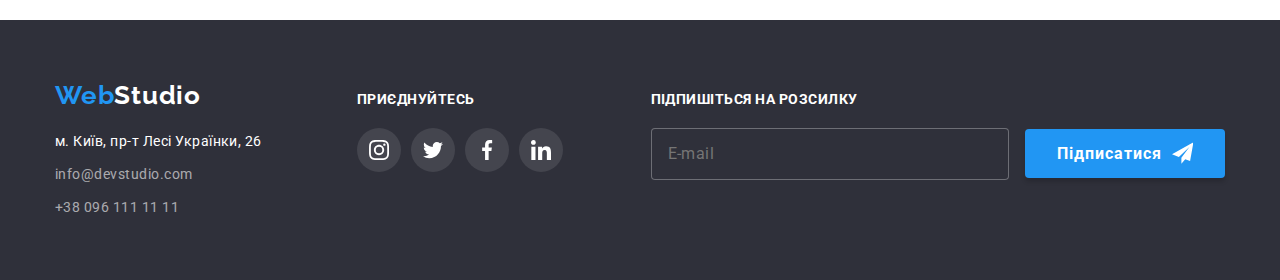
==== commit 4e1766b0: "update" ====
--- a/portfolio.html
+++ b/portfolio.html
@@ -24,12 +24,18 @@
           >
           <ul class="site-nav list">
             <li class="site-nav__item">
-              <a href="./index.html" class="site-nav__title">Студія</a>
+              <a
+                href="./index.html"
+                class="site-nav__title "
+                >Студія</a
+              >
             </li>
             <li class="site-nav__item">
               <a href="./portfolio.html" class="site-nav__title site-nav__title--current">Портфоліо</a>
             </li>
-            <li class="site-nav__item"><a href="" class="site-nav__title">Контакти</a></li>
+            <li class="site-nav__item">
+              <a href="" class="site-nav__title">Контакти</a>
+            </li>
           </ul>
         </nav>
         <ul class="top-contacts list">
@@ -50,6 +56,15 @@
             </a>
           </li>
         </ul>
+        <button
+          class="menu-toggle js-open-menu"
+          aria-expanded="false"
+          aria-controls="mobile-menu"
+        >
+          <svg width="40" height="40">
+            <use href="./images/icons.svg#menu_40px"></use>
+          </svg>
+        </button>
       </div>
     </header>
     <main>
@@ -539,5 +554,64 @@
         </div>
       </div>
     </footer>
+
+    <div class="menu-container js-menu-container" id="mobile-menu">
+      <button class="menu-toggle js-close-menu">
+        <svg width="40" height="40">
+          <use href="./images/icons.svg#close_40px"></use>
+        </svg>
+      </button>
+      <div class="mobile-menu">
+        <ul class="list">
+          <li class="mobile-menu__item">
+            <a href="./index.html" class="mobile-menu__title">Студія</a>
+          </li>
+          <li class="mobile-menu__item">
+            <a href="./portfolio.html" class="mobile-menu__title">Портфоліо</a>
+          </li>
+          <li class="mobile-menu__item">
+            <a href="" class="mobile-menu__title">Контакти</a>
+          </li>
+        </ul>
+        <ul class="list">
+          <li class="mobile-menu__item">
+            <a href="tel:+380961111111" class="mobile-menu__tel">
+              +38 096 111 11 11
+            </a>
+          </li>
+          <li class="mobile-menu__item">
+            <a href="mailto:info@devstudio.com" class="mobile-menu__email">
+              info@devstudio.com
+            </a>
+          </li>
+          <li class="mobile-social">
+            <ul class="mobile-social__list list">
+              <li class="mobile-social__item">
+                <a href="" class="mobile-social__link" title="Instagram">
+                  Instagram
+                </a>
+              </li>
+              <li class="mobile-social__item">
+                <a href="" class="mobile-social__link" title="Twitter">
+                  Twitter
+                </a>
+              </li>
+              <li class="mobile-social__item">
+                <a href="" class="mobile-social__link" title="Facebook">
+                  Facebook
+                </a>
+              </li>
+              <li class="mobile-social__item">
+                <a href="" class="mobile-social__link" title="LinkedIn">
+                  LinkedIn
+                </a>
+              </li>
+            </ul>
+          </li>
+        </ul>
+
+      </div>
+    </div>
+    <script defer src="./js/mobile-menu.js"></script>
   </body>
 </html>
--- a/css/main.min.css
+++ b/css/main.min.css
@@ -1 +1 @@
-.visually-hidden{position:absolute;white-space:nowrap;width:1px;height:1px;overflow:hidden;border:0;padding:0;clip:rect(0 0 0 0);-webkit-clip-path:inset(50%);clip-path:inset(50%);margin:-1px}body{font-family:Roboto,sans-serif;letter-spacing:.03em;color:#757575;background-color:#fff}h1,h2,h3,h4,h5,h6,ul,p{margin:0}img{display:block;max-width:100%;height:auto}.list{list-style-type:none;-webkit-padding-start:0;padding-inline-start:0}.section{padding:60px 0}@media screen and (min-width: 1200px){.section{padding:94px 0}}.section__title{margin-bottom:50px;font-weight:700;font-size:36px;color:#212121;text-align:center;line-height:1.16}.container{margin:0 auto;padding-left:15px;padding-right:15px}@media screen and (min-width: 480px){.container{width:480px}}@media screen and (min-width: 768px)and (max-width: 1199px){.container{width:768px}.container__tablet--flex{display:flex;padding-left:76px;padding-right:89px;margin-bottom:60px}}@media screen and (min-width: 1200px){.container{width:1200px}.container--flex{display:flex}.container__tablet--flex{display:flex}}.logo{padding:16px 0;font-weight:700;font-size:24px;line-height:1.17;letter-spacing:.03em;color:#2196f3;font-family:Raleway,sans-serif;font-style:normal;text-decoration:none}.logo__studio--dark{color:#000}.logo__studio--light{color:#fff}@media screen and (min-width: 768px){.logo{margin-right:88px;padding:26px 0}}@media screen and (min-width: 1200px){.logo{margin-right:93px;font-size:26px;padding-top:24px;padding-bottom:25px}}.footer__logo{display:inline-block;margin-bottom:20px;margin-right:0;padding:0}.btn{display:inline-block;padding:10px 24px;border:none;border-radius:4px;font-family:inherit;font-weight:700;font-size:16px;line-height:1.88;letter-spacing:.06em;cursor:pointer;text-align:center;background-color:#2196f3;color:#fff;box-shadow:0px 4px 4px rgba(0,0,0,.15);transition:background-color 250ms cubic-bezier(0.4, 0, 0.2, 1)}@media screen and (min-width: 1200px){.btn{padding:10px 32px;font-weight:700;font-size:16px;line-height:1.87}}.social{display:flex;justify-content:center}@media screen and (min-width: 1200px){.social{margin-top:16px}}.social__item{margin-right:10px}.social__item:last-child{margin-right:0}.social__link{display:flex;justify-content:center;align-items:center;width:44px;height:44px;border-radius:50%;background-color:#fff;fill:#afb1b8;outline:none;transition:fill 250ms cubic-bezier(0.4, 0, 0.2, 1),background-color 250ms cubic-bezier(0.4, 0, 0.2, 1)}.social__link:hover,.social__link:focus,.social__link:active{background-color:#2196f3;fill:#fff}.social__link--bottom{background-color:rgba(255,255,255,.1);fill:#fff}.header{border-bottom:1px solid #ececec;position:relative}.main-nav,.menu{display:flex;align-items:center}@media screen and (max-width: 767px){.main-nav{justify-content:space-between}}.site-nav{display:none}@media screen and (min-width: 768px){.site-nav{display:flex}}.site-nav__item{position:relative;margin-right:50px}.site-nav__item:last-child{margin-right:0}.site-nav__title{color:#212121;text-decoration:none;transition:color 250ms cubic-bezier(0.4, 0, 0.2, 1)}.site-nav__title:visited{color:#212121}.site-nav__title:hover,.site-nav__title:focus{color:#2196f3}@media screen and (min-width: 768px){.site-nav__title{display:block;padding-top:32px;padding-bottom:32px;font-weight:500;font-size:14px;letter-spacing:.02em;line-height:1.14}}.site-nav__title--current{color:#2196f3}.site-nav__title--current:visited{color:#2196f3}.site-nav__title--current::after{content:"";position:absolute;bottom:-1px;left:0;width:100%;height:4px;background-color:#2196f3;border-radius:2px}.top-contacts{display:none}@media screen and (min-width: 768px){.top-contacts{margin-left:auto;display:block}}@media screen and (min-width: 1200px){.top-contacts{display:flex}}@media screen and (min-width: 768px)and (max-width: 1199px){.top-contacts__item:first-child{margin-bottom:10px}}@media screen and (min-width: 1200px){.top-contacts__item{margin-right:50px}.top-contacts__item:last-child{margin-right:0}}.top-contacts__link{color:inherit;text-decoration:none;transition:color 250ms cubic-bezier(0.4, 0, 0.2, 1),fill 250ms cubic-bezier(0.4, 0, 0.2, 1)}.top-contacts__link:hover,.top-contacts__link:focus,.top-contacts__link:active{color:#2196f3;fill:#2196f3}@media screen and (min-width: 768px){.top-contacts__link{display:inline-flex;align-items:center;font-weight:500;font-size:12px;letter-spacing:.02em}}@media screen and (min-width: 1200px){.top-contacts__link{margin-right:50px;display:inline-flex;padding-top:32px;padding-bottom:32px;font-weight:500;font-size:14px;letter-spacing:.02em;line-height:1.14}.top-contacts__link:last-child{margin-right:0}}.top-contacts__icon{fill:currentColor;margin-right:10px;align-self:center}.hero{padding-top:118px;padding-bottom:118px;background-position:center;background-repeat:no-repeat;background-color:#2f303a;background-size:cover;text-align:center;background-image:linear-gradient(90deg, rgba(47, 48, 58, 0.4) 0%, rgba(47, 48, 58, 0.4) 100%),url(../images/hero_m.jpg)}@media(min-device-pixel-ratio: 2),(-webkit-min-device-pixel-ratio: 2),(min-resolution: 192dpi),(min-resolution: 2dppx){.hero{background-image:linear-gradient(90deg, rgba(47, 48, 58, 0.4) 0%, rgba(47, 48, 58, 0.4) 100%),url(../images/hero_m@2x.jpg)}}@media screen and (min-width: 481px){.hero{background-image:linear-gradient(90deg, rgba(47, 48, 58, 0.4) 0%, rgba(47, 48, 58, 0.4) 100%),url(../images/hero_t.jpg)}}@media screen and (min-width: 481px)and (min-device-pixel-ratio: 2),screen and (min-width: 481px)and (-webkit-min-device-pixel-ratio: 2),screen and (min-width: 481px)and (min-resolution: 192dpi),screen and (min-width: 481px)and (min-resolution: 2dppx){.hero{background-image:linear-gradient(90deg, rgba(47, 48, 58, 0.4) 0%, rgba(47, 48, 58, 0.4) 100%),url(../images/hero_t@2x.jpg)}}@media screen and (min-width: 769px){.hero{padding-top:200px;padding-bottom:200px;background-image:linear-gradient(90deg, rgba(47, 48, 58, 0.4) 0%, rgba(47, 48, 58, 0.4) 100%),url(../images/heroImg.jpg)}}@media screen and (min-width: 769px)and (min-device-pixel-ratio: 2),screen and (min-width: 769px)and (-webkit-min-device-pixel-ratio: 2),screen and (min-width: 769px)and (min-resolution: 192dpi),screen and (min-width: 769px)and (min-resolution: 2dppx){.hero{background-image:linear-gradient(90deg, rgba(47, 48, 58, 0.4) 0%, rgba(47, 48, 58, 0.4) 100%),url(../images/heroImg@2x.jpg)}}.hero__title{margin-top:0;margin-bottom:30px;font-weight:900;font-size:26px;line-height:1.62;letter-spacing:.06em;color:#fff;text-transform:uppercase}@media screen and (min-width: 1200px){.hero__title{font-weight:900;font-size:44px;line-height:1.36}}.samples{display:none}@media screen and (min-width: 1200px){.samples{display:block;vertical-align:top;text-align:center}}.samples__list{display:flex;gap:30px}.samples__item{position:relative;width:calc((100% - 60px)/3)}.samples__plate{display:flex;justify-content:center;align-items:center;position:absolute;bottom:0;height:70px;width:100%;background:rgba(47,48,58,.8)}.samples__title{font-weight:700;font-size:14px;line-height:1.14;letter-spacing:.03em;text-transform:uppercase;color:#fff}.descr{padding-bottom:0}.descr__list{display:flex;flex-wrap:wrap;gap:30px}.descr__icon{display:flex;justify-content:center;align-items:center;height:120px;background-color:#f5f4fa;margin-bottom:30px;border-radius:4px}.descr__item{width:100%}@media screen and (min-width: 768px){.descr__item{width:calc((100% - 30px)/2)}}@media screen and (min-width: 1200px){.descr__item{width:calc((100% - 90px)/4)}}.descr__title{margin-bottom:10px;font-weight:700;font-size:14px;color:#212121;line-height:1.14;text-align:center}@media screen and (min-width: 1200px){.descr__title{text-align:start}}.descr__text{font-size:14px;line-height:1.71;letter-spacing:.03em}.team{background-color:#f5f4fa;font-size:16px;line-height:1.18;text-align:center;letter-spacing:.03em}.team__list{display:flex;flex-wrap:wrap;justify-content:space-between;gap:30px}@media screen and (min-width: 1200px){.team__list{flex-wrap:nowrap;justify-content:baseline}}.team__item{background-color:#fff;border-radius:0px 0px 4px 4px;box-shadow:0px 1px 3px rgba(0,0,0,.12),0px 1px 1px rgba(0,0,0,.14),0px 2px 1px rgba(0,0,0,.2)}@media screen and (min-width: 768px){.team__item{width:calc((100% - 30px)/2)}}@media screen and (min-width: 1200px){.team__item{width:calc((100% - 60px)/3)}}.team-card{padding:30px 0}.team-card__title{font-size:inherit;line-height:inherit;font-weight:500;color:#212121;margin-bottom:10px}.clients__list{display:flex;flex-wrap:wrap;justify-content:space-between;gap:30px}.clients__item{width:calc((100% - 30px)/2);height:92px}@media screen and (min-width: 768px){.clients__item{width:calc((100% - 60px)/3)}}@media screen and (min-width: 1200px){.clients__item{width:calc((100% - 150px)/6)}}.clients__thumb{display:flex;justify-content:center;align-items:center;width:100%;height:100%;border-width:1px;border-style:solid;border-color:#afb1b8;border-radius:4px;fill:#afb1b8;outline:none;transition:fill 250ms cubic-bezier(0.4, 0, 0.2, 1),border-color 250ms cubic-bezier(0.4, 0, 0.2, 1)}.clients__thumb:hover,.clients__thumb:focus,.clients__thumb:active{fill:#2196f3;border-color:#2196f3}.footer{background-color:#2f303a;padding-top:60px;padding-bottom:60px;text-align:center}@media screen and (min-width: 1200px){.footer{text-align:start}}.bottom-contacts{margin-bottom:60px}@media screen and (min-width: 768px){.bottom-contacts{margin-bottom:0}}@media screen and (min-width: 768px){.bottom-contacts__item{margin-bottom:8px}.bottom-contacts__item:last-child{margin-bottom:0}}@media screen and (min-width: 1200px){.bottom-contacts__item{margin-bottom:9px}}.bottom-contacts__link{font-size:14px;color:rgba(255,255,255,.6);font-style:normal;text-decoration:none;line-height:1.71;transition:color 250ms cubic-bezier(0.4, 0, 0.2, 1)}.bottom-contacts__link--white{color:#fff}.bottom-contacts__link:hover,.bottom-contacts__link:focus{color:#2196f3}.footer-soc{margin-bottom:60px}@media screen and (min-width: 768px){.footer-soc{margin-left:auto;margin-bottom:0;padding-top:5px}}@media screen and (min-width: 1200px){.footer-soc{margin-left:95px;margin-bottom:0;padding-top:12px}}.footer__title{text-transform:uppercase;font-weight:700;font-size:14px;line-height:1.14;color:#fff}.footer-soc__social{margin-top:20px;padding:0;fill:#fff}@media screen and (min-width: 1200px){.subscribe{margin-left:auto;padding-top:12px}}.subscribe__form{margin-top:20px}@media screen and (min-width: 1200px){.subscribe__form{text-align:center}}.subscribe__input{width:100%;padding:15px 16px;font-weight:400;font-size:16px;line-height:1.25;letter-spacing:.03em;color:#fff;background-color:#2f303a;border:1px solid rgba(255,255,255,.3);border-radius:4px}@media screen and (min-width: 768px){.subscribe__input{width:450px}}@media screen and (min-width: 1200px){.subscribe__input{width:358px}}.subscribe__btn{margin-top:20px;display:inline-flex;width:200px;align-items:center}@media screen and (min-width: 768px){.subscribe__btn{display:block;margin-left:auto;margin-right:auto}}@media screen and (min-width: 1200px){.subscribe__btn{display:inline-flex;margin-top:0;margin-left:12px;margin-right:0}}.subscribe__icon{fill:currentColor;margin-left:10px}.backdrop{position:fixed;top:0;left:0;width:100%;height:100%;background-color:rgba(0,0,0,.2);opacity:1;transition:opacity 250ms cubic-bezier(0.4, 0, 0.2, 1)}.backdrop.is-hidden{opacity:0;pointer-events:none}.modal{position:absolute;top:50%;left:50%;display:flex;flex-direction:column;padding:40px;max-width:450px;width:calc(100% - 30px);min-height:calc(100% - 188px);background-color:#fff;opacity:1;border-radius:4px;box-shadow:0px 1px 3px rgba(0,0,0,.12),0px 1px 1px rgba(0,0,0,.14),0px 2px 1px rgba(0,0,0,.2);transform:translate(-50%, -50%) scale(1);transition:opacity 250ms cubic-bezier(0.4, 0, 0.2, 1),transform 250ms cubic-bezier(0.4, 0, 0.2, 1),box-shadow 250ms cubic-bezier(0.4, 0, 0.2, 1) 250ms}@media screen and (min-width: 1200px){.modal{width:528px;height:581px;max-width:none}}.backdrop.is-hidden .modal{transform:translate(-50%, -50%) scale(0.5);opacity:0}.close-btn{position:absolute;top:8px;right:8px;display:flex;align-items:center;justify-content:center;padding:0;margin:0;width:30px;height:30px;border:1px solid rgba(0,0,0,.1);border-radius:50%;background-color:#fff;cursor:pointer}.close-btn__icon{transition:transform 250ms cubic-bezier(0.4, 0, 0.2, 1),fill 250ms cubic-bezier(0.4, 0, 0.2, 1)}.close-btn:hover .close-btn__icon{fill:#2196f3;transform:translate(0px, 1px)}.modal__title{margin-bottom:12px;font-weight:700;font-size:20px;line-height:1.5;text-align:center;letter-spacing:.03em;color:#212121}@media screen and (min-width: 1200px){.modal__title{line-height:1.15}}.modal-form{display:flex;flex-direction:column}.modal-form__label{margin-bottom:4px;font-weight:400;font-size:12px;line-height:1.17;letter-spacing:.01em}.modal-form__field{position:relative;display:flex;flex-direction:column;width:100%;margin-bottom:10px}.modal-form__field--last{margin-bottom:20px}.modal-form__icon{position:absolute;top:50%;transform:translate(50%, -50%)}.modal-form__input:focus+.modal-form__icon{fill:#2196f3}.modal-form__input{padding:12px 16px 12px 42px;font-weight:400;font-size:12px;line-height:1.17;letter-spacing:.01em;border:1px solid rgba(33,33,33,.2);border-radius:4px;resize:none;cursor:pointer;transition:border 250ms cubic-bezier(0.4, 0, 0.2, 1)}.modal-form__input:focus{border:1px solid #2196f3;outline:none}.modal-form__input--text{padding:12px 16px}.modal-form__input--text::-moz-placeholder{color:rgba(117,117,117,.5)}.modal-form__input--text:-ms-input-placeholder{color:rgba(117,117,117,.5)}.modal-form__input--text::placeholder{color:rgba(117,117,117,.5)}.policy{display:inline-flex;align-items:center;margin-bottom:30px;font-weight:400;font-size:12px;letter-spacing:.03em}@media screen and (min-width: 1200px){.policy{padding-left:14px;font-size:14px;line-height:1.71}}.policy__input{margin-right:8px}.policy__input:checked+.policy__icon{background-image:url(../images/check.svg);background-color:#2196f3;background-size:contain;background-origin:border-box;border-color:#2196f3}.policy__link{color:#2196f3}.policy__icon{display:inline-block;margin-right:8px;width:16px;height:15px;border:2px solid #212121;border-radius:2px}.modal__btn{width:200px;margin:0 auto}.modal__btn:hover{background-color:#188ce8}.menu-toggle{min-height:40px;min-width:40px;display:flex;align-items:center;justify-content:center;margin:0;padding:0;background-color:rgba(0,0,0,0);cursor:pointer;border:none;border-radius:50%;outline:none;transition:fill 250ms cubic-bezier(0.4, 0, 0.2, 1)}.menu-toggle:hover,.menu-toggle:focus{fill:#2196f3}@media(min-width: 768px){.menu-toggle{display:none}}.menu-container{position:fixed;top:0;left:0;width:100vw;height:100vh;padding:48px 40px;background-color:#fff;z-index:999;transform:translateX(100%);transition:transform 250ms cubic-bezier(0.4, 0, 0.2, 1)}.menu-container.is-open{transform:translateX(0)}.menu-container .menu-toggle{position:absolute;top:10px;right:15px}.mobile-menu{height:100%;display:flex;flex-direction:column;justify-content:space-between}.mobile-menu__item{font-weight:500;transition:transform 250ms cubic-bezier(0.4, 0, 0.2, 1)}.mobile-menu__item:not(:last-child){margin-bottom:32px}.mobile-menu__title{font-size:40px;line-height:1.18;letter-spacing:.02em;color:#212121;text-decoration:none;transition:color 250ms cubic-bezier(0.4, 0, 0.2, 1)}.mobile-menu__title:hover{color:#2196f3}.mobile-menu__tel{font-size:34px;letter-spacing:.02em;color:#2196f3;text-decoration:none;transition:color 250ms cubic-bezier(0.4, 0, 0.2, 1)}.mobile-menu__tel:hover{color:#2196f3}.mobile-menu__email{font-size:24px;letter-spacing:.02em;color:#757575;text-decoration:none;transition:color 250ms cubic-bezier(0.4, 0, 0.2, 1)}.mobile-menu__email:hover{color:#2196f3}.mobile-social{margin-top:64px}.mobile-social__list{display:flex;flex-wrap:wrap;row-gap:10px}.mobile-social__item:not(:last-child){padding-right:10px;border-right:1px solid rgba(33,33,33,.2)}.mobile-social__item:not(:first-child){padding-left:10px}.mobile-social__link{color:#2196f3;text-decoration:none;font-weight:500;font-size:18px;line-height:1.22;letter-spacing:.02em}.sort{display:flex;justify-content:start;flex-wrap:wrap;row-gap:15px;-moz-column-gap:8px;column-gap:8px;margin-bottom:50px}@media screen and (min-width: 768px){.sort{margin-bottom:30px;justify-content:center}}.sort__item{display:inline-flex}.sort__button{min-width:74px;padding:6px 24px;border:none;border-radius:4px;background-color:#f5f4fa;font-family:inherit;color:#212121;font-weight:500;font-size:16px;line-height:1.62;letter-spacing:.03em;cursor:pointer;outline:none;transition:color 250ms cubic-bezier(0.4, 0, 0.2, 1),background-color 250ms cubic-bezier(0.4, 0, 0.2, 1),box-shadow 250ms cubic-bezier(0.4, 0, 0.2, 1)}.sort__button:hover,.sort__button:focus{background-color:#2196f3;color:#fff;box-shadow:0px 3px 1px rgba(0,0,0,.1),0px 1px 2px rgba(0,0,0,.08),0px 2px 2px rgba(0,0,0,.12)}.galary{display:inline-flex;flex-wrap:wrap;gap:30px}.galary__item{width:100%;transition:box-shadow 250ms cubic-bezier(0.4, 0, 0.2, 1)}.galary__item:hover{box-shadow:0px 1px 1px rgba(0,0,0,.12),0px 4px 4px rgba(0,0,0,.06),1px 4px 6px rgba(0,0,0,.16)}@media screen and (min-width: 768px){.galary__item{width:calc((100% - 30px)/2)}}@media screen and (min-width: 1200px){.galary__item{width:calc((100% - 60px)/3)}}.galary__item:hover .galary__adbg{transform:translateY(0)}.galary__link{text-decoration:none;color:inherit}.galary__imgblock{position:relative;overflow:hidden}.galary__img{width:100%}.galary__adbg{display:flex;justify-content:center;align-items:center;position:absolute;bottom:0;height:100%;width:100%;background-color:rgba(33,150,243,.9);transform:translateY(101%);transition:transform 250ms cubic-bezier(0.4, 0, 0.2, 1)}.galary__text{max-width:322px;font-weight:400;font-size:18px;line-height:1.56;letter-spacing:.03em;color:#fff}.galary__card{padding:20px 24px;border-left:1px solid #eee;border-right:1px solid #eee;border-bottom:1px solid #eee}@media screen and (min-width: 768px)and (max-width: 1199px){.galary__card--bug{height:143px}}.galary__title{font-weight:700;font-size:18px;color:#212121;letter-spacing:.06em;line-height:2}.galary__product{font-size:16px;line-height:1.87}/*# sourceMappingURL=main.min.css.map */+.visually-hidden{position:absolute;white-space:nowrap;width:1px;height:1px;overflow:hidden;border:0;padding:0;clip:rect(0 0 0 0);-webkit-clip-path:inset(50%);clip-path:inset(50%);margin:-1px}body{font-family:Roboto,sans-serif;letter-spacing:.03em;color:#757575;background-color:#fff}h1,h2,h3,h4,h5,h6,ul,p{margin:0}img{display:block;max-width:100%;height:auto}.list{list-style-type:none;-webkit-padding-start:0;padding-inline-start:0}.section{padding:60px 0}.section__title{margin-bottom:30px;font-weight:700;font-size:28px;color:#212121;text-align:center;line-height:1.18}@media screen and (min-width: 1200px){.section{padding:94px 0}.section__title{margin-bottom:50px;font-weight:700;font-size:36px;color:#212121;text-align:center;line-height:1.16}}.container{margin:0 auto;padding-left:15px;padding-right:15px}@media screen and (min-width: 480px){.container{width:480px}}@media screen and (min-width: 768px)and (max-width: 1199px){.container{width:768px}.container__tablet--flex{display:flex;padding-left:76px;padding-right:89px;margin-bottom:60px}}@media screen and (min-width: 1200px){.container{width:1200px}.container--flex{display:flex}.container__tablet--flex{display:flex}}.logo{padding:16px 0;font-weight:700;font-size:24px;line-height:1.17;letter-spacing:.03em;color:#2196f3;font-family:Raleway,sans-serif;font-style:normal;text-decoration:none}.logo__studio--dark{color:#000}.logo__studio--light{color:#fff}@media screen and (min-width: 768px){.logo{margin-right:88px;padding:26px 0}}@media screen and (min-width: 1200px){.logo{margin-right:93px;font-size:26px;padding-top:24px;padding-bottom:25px}}.footer__logo{display:inline-block;margin-bottom:20px;margin-right:0;padding:0}.btn{display:inline-block;padding:10px 24px;border:none;border-radius:4px;font-family:inherit;font-weight:700;font-size:16px;line-height:1.88;letter-spacing:.06em;cursor:pointer;text-align:center;background-color:#2196f3;color:#fff;box-shadow:0px 4px 4px rgba(0,0,0,.15);transition:background-color 250ms cubic-bezier(0.4, 0, 0.2, 1)}@media screen and (min-width: 1200px){.btn{padding:10px 32px;font-weight:700;font-size:16px;line-height:1.87}}.social{display:flex;justify-content:center}@media screen and (min-width: 1200px){.social{margin-top:16px}}.social__item{margin-right:10px}.social__item:last-child{margin-right:0}.social__link{display:flex;justify-content:center;align-items:center;width:44px;height:44px;border-radius:50%;background-color:#fff;fill:#afb1b8;outline:none;transition:fill 250ms cubic-bezier(0.4, 0, 0.2, 1),background-color 250ms cubic-bezier(0.4, 0, 0.2, 1)}.social__link:hover,.social__link:focus,.social__link:active{background-color:#2196f3;fill:#fff}.social__link--bottom{background-color:rgba(255,255,255,.1);fill:#fff}.header{border-bottom:1px solid #ececec;position:relative}.main-nav,.menu{display:flex;align-items:center}@media screen and (max-width: 767px){.main-nav{justify-content:space-between}}.site-nav{display:none}@media screen and (min-width: 768px){.site-nav{display:flex}}.site-nav__item{position:relative;margin-right:50px}.site-nav__item:last-child{margin-right:0}.site-nav__title{color:#212121;text-decoration:none;transition:color 250ms cubic-bezier(0.4, 0, 0.2, 1)}.site-nav__title:visited{color:#212121}.site-nav__title:hover,.site-nav__title:focus{color:#2196f3}@media screen and (min-width: 768px){.site-nav__title{display:block;padding-top:32px;padding-bottom:32px;font-weight:500;font-size:14px;letter-spacing:.02em;line-height:1.14}}.site-nav__title--current{color:#2196f3}.site-nav__title--current:visited{color:#2196f3}.site-nav__title--current::after{content:"";position:absolute;bottom:-1px;left:0;width:100%;height:4px;background-color:#2196f3;border-radius:2px}.top-contacts{display:none}@media screen and (min-width: 768px){.top-contacts{margin-left:auto;display:block}}@media screen and (min-width: 1200px){.top-contacts{display:flex}}@media screen and (min-width: 768px)and (max-width: 1199px){.top-contacts__item:first-child{margin-bottom:10px}}@media screen and (min-width: 1200px){.top-contacts__item{margin-right:50px}.top-contacts__item:last-child{margin-right:0}}.top-contacts__link{color:inherit;text-decoration:none;transition:color 250ms cubic-bezier(0.4, 0, 0.2, 1),fill 250ms cubic-bezier(0.4, 0, 0.2, 1)}.top-contacts__link:hover,.top-contacts__link:focus,.top-contacts__link:active{color:#2196f3;fill:#2196f3}@media screen and (min-width: 768px){.top-contacts__link{display:inline-flex;align-items:center;font-weight:500;font-size:12px;letter-spacing:.02em}}@media screen and (min-width: 1200px){.top-contacts__link{margin-right:50px;display:inline-flex;padding-top:32px;padding-bottom:32px;font-weight:500;font-size:14px;letter-spacing:.02em;line-height:1.14}.top-contacts__link:last-child{margin-right:0}}.top-contacts__icon{fill:currentColor;margin-right:10px;align-self:center}.hero{padding-top:118px;padding-bottom:118px;background-position:center;background-repeat:no-repeat;background-color:#2f303a;background-size:cover;text-align:center;background-image:linear-gradient(90deg, rgba(47, 48, 58, 0.4) 0%, rgba(47, 48, 58, 0.4) 100%),url(../images/hero_m.jpg)}@media(min-device-pixel-ratio: 2),(-webkit-min-device-pixel-ratio: 2),(min-resolution: 192dpi),(min-resolution: 2dppx){.hero{background-image:linear-gradient(90deg, rgba(47, 48, 58, 0.4) 0%, rgba(47, 48, 58, 0.4) 100%),url(../images/hero_m@2x.jpg)}}@media screen and (min-width: 481px){.hero{background-image:linear-gradient(90deg, rgba(47, 48, 58, 0.4) 0%, rgba(47, 48, 58, 0.4) 100%),url(../images/hero_t.jpg)}}@media screen and (min-width: 481px)and (min-device-pixel-ratio: 2),screen and (min-width: 481px)and (-webkit-min-device-pixel-ratio: 2),screen and (min-width: 481px)and (min-resolution: 192dpi),screen and (min-width: 481px)and (min-resolution: 2dppx){.hero{background-image:linear-gradient(90deg, rgba(47, 48, 58, 0.4) 0%, rgba(47, 48, 58, 0.4) 100%),url(../images/hero_t@2x.jpg)}}@media screen and (min-width: 769px){.hero{background-image:linear-gradient(90deg, rgba(47, 48, 58, 0.4) 0%, rgba(47, 48, 58, 0.4) 100%),url(../images/heroImg.jpg)}}@media screen and (min-width: 769px)and (min-device-pixel-ratio: 2),screen and (min-width: 769px)and (-webkit-min-device-pixel-ratio: 2),screen and (min-width: 769px)and (min-resolution: 192dpi),screen and (min-width: 769px)and (min-resolution: 2dppx){.hero{background-image:linear-gradient(90deg, rgba(47, 48, 58, 0.4) 0%, rgba(47, 48, 58, 0.4) 100%),url(../images/heroImg@2x.jpg)}}@media screen and (min-width: 1200px){.hero{padding-top:200px;padding-bottom:200px}}.hero__title{margin-top:0;margin-bottom:30px;font-weight:900;font-size:26px;line-height:1.62;letter-spacing:.06em;color:#fff;text-transform:uppercase}@media screen and (min-width: 1200px){.hero__title{font-weight:900;font-size:44px;line-height:1.36}}.samples{display:none}@media screen and (min-width: 1200px){.samples{display:block;vertical-align:top;text-align:center}}.samples__list{display:flex;gap:30px}.samples__item{position:relative;width:calc((100% - 60px)/3)}.samples__plate{display:flex;justify-content:center;align-items:center;position:absolute;bottom:0;height:70px;width:100%;background:rgba(47,48,58,.8)}.samples__title{font-weight:700;font-size:14px;line-height:1.14;letter-spacing:.03em;text-transform:uppercase;color:#fff}@media screen and (min-width: 1200px){.descr{padding-bottom:0}}.descr__list{display:flex;flex-wrap:wrap;gap:30px}.descr__icon{display:flex;justify-content:center;align-items:center;height:120px;background-color:#f5f4fa;margin-bottom:30px;border-radius:4px}.descr__item{width:100%}@media screen and (min-width: 768px){.descr__item{width:calc((100% - 30px)/2)}}@media screen and (min-width: 1200px){.descr__item{width:calc((100% - 90px)/4)}}.descr__title{margin-bottom:10px;font-weight:700;font-size:14px;color:#212121;line-height:1.14;text-align:center}@media screen and (min-width: 768px){.descr__title{text-align:start}}.descr__text{font-size:14px;line-height:1.71;letter-spacing:.03em}.team{background-color:#f5f4fa;font-size:16px;line-height:1.18;text-align:center;letter-spacing:.03em}.team__list{display:flex;flex-wrap:wrap;justify-content:space-between;gap:30px}@media screen and (min-width: 1200px){.team__list{flex-wrap:nowrap;justify-content:baseline}}.team__item{background-color:#fff;border-radius:0px 0px 4px 4px;box-shadow:0px 1px 3px rgba(0,0,0,.12),0px 1px 1px rgba(0,0,0,.14),0px 2px 1px rgba(0,0,0,.2)}@media screen and (min-width: 768px){.team__item{width:calc((100% - 30px)/2)}}@media screen and (min-width: 1200px){.team__item{width:calc((100% - 60px)/3)}}.team-card{padding:30px 0}.team-card__title{font-size:inherit;line-height:inherit;font-weight:500;color:#212121;margin-bottom:10px}.clients__list{display:flex;flex-wrap:wrap;justify-content:space-between;gap:30px}.clients__item{width:calc((100% - 30px)/2);height:92px}@media screen and (min-width: 768px){.clients__item{width:calc((100% - 60px)/3)}}@media screen and (min-width: 1200px){.clients__item{width:calc((100% - 150px)/6)}}.clients__thumb{display:flex;justify-content:center;align-items:center;width:100%;height:100%;border-width:1px;border-style:solid;border-color:#afb1b8;border-radius:4px;fill:#afb1b8;outline:none;transition:fill 250ms cubic-bezier(0.4, 0, 0.2, 1),border-color 250ms cubic-bezier(0.4, 0, 0.2, 1)}.clients__thumb:hover,.clients__thumb:focus,.clients__thumb:active{fill:#2196f3;border-color:#2196f3}.footer{background-color:#2f303a;padding-top:60px;padding-bottom:60px;text-align:center}@media screen and (min-width: 1200px){.footer{text-align:start}}.bottom-contacts{margin-bottom:60px}@media screen and (min-width: 768px){.bottom-contacts{margin-bottom:0}}@media screen and (min-width: 768px){.bottom-contacts__item{margin-bottom:8px}.bottom-contacts__item:last-child{margin-bottom:0}}@media screen and (min-width: 1200px){.bottom-contacts__item{margin-bottom:9px}}.bottom-contacts__link{font-size:14px;color:rgba(255,255,255,.6);font-style:normal;text-decoration:none;line-height:1.71;transition:color 250ms cubic-bezier(0.4, 0, 0.2, 1)}.bottom-contacts__link--white{color:#fff}.bottom-contacts__link:hover,.bottom-contacts__link:focus{color:#2196f3}.footer-soc{margin-bottom:60px}@media screen and (min-width: 768px){.footer-soc{margin-left:auto;margin-bottom:0;padding-top:5px}}@media screen and (min-width: 1200px){.footer-soc{margin-left:95px;margin-bottom:0;padding-top:12px}}.footer__title{text-transform:uppercase;font-weight:700;font-size:14px;line-height:1.14;color:#fff}.footer-soc__social{margin-top:20px;padding:0;fill:#fff}@media screen and (min-width: 1200px){.subscribe{margin-left:auto;padding-top:12px}}.subscribe__form{margin-top:20px}@media screen and (min-width: 1200px){.subscribe__form{text-align:center}}.subscribe__input{width:100%;padding:15px 16px;font-weight:400;font-size:16px;line-height:1.25;letter-spacing:.03em;color:#fff;background-color:#2f303a;border:1px solid rgba(255,255,255,.3);border-radius:4px}@media screen and (min-width: 768px){.subscribe__input{width:450px}}@media screen and (min-width: 1200px){.subscribe__input{width:358px}}.subscribe__btn{margin-top:20px;display:inline-flex;width:200px;align-items:center}@media screen and (min-width: 768px){.subscribe__btn{display:block;margin-left:auto;margin-right:auto}}@media screen and (min-width: 1200px){.subscribe__btn{display:inline-flex;margin-top:0;margin-left:12px;margin-right:0}}.subscribe__icon{fill:currentColor;margin-left:10px}.backdrop{position:fixed;top:0;left:0;width:100%;height:100%;background-color:rgba(0,0,0,.2);opacity:1;transition:opacity 250ms cubic-bezier(0.4, 0, 0.2, 1)}.backdrop.is-hidden{opacity:0;pointer-events:none}.modal{position:absolute;top:50%;left:50%;display:flex;flex-direction:column;padding:40px;max-width:450px;width:calc(100% - 30px);min-height:calc(100% - 188px);background-color:#fff;opacity:1;border-radius:4px;box-shadow:0px 1px 3px rgba(0,0,0,.12),0px 1px 1px rgba(0,0,0,.14),0px 2px 1px rgba(0,0,0,.2);transform:translate(-50%, -50%) scale(1);transition:opacity 250ms cubic-bezier(0.4, 0, 0.2, 1),transform 250ms cubic-bezier(0.4, 0, 0.2, 1),box-shadow 250ms cubic-bezier(0.4, 0, 0.2, 1) 250ms}@media screen and (min-width: 1200px){.modal{width:528px;height:581px;max-width:none}}.backdrop.is-hidden .modal{transform:translate(-50%, -50%) scale(0.5);opacity:0}.close-btn{position:absolute;top:8px;right:8px;display:flex;align-items:center;justify-content:center;padding:0;margin:0;width:30px;height:30px;border:1px solid rgba(0,0,0,.1);border-radius:50%;background-color:#fff;cursor:pointer}.close-btn__icon{transition:transform 250ms cubic-bezier(0.4, 0, 0.2, 1),fill 250ms cubic-bezier(0.4, 0, 0.2, 1)}.close-btn:hover .close-btn__icon{fill:#2196f3;transform:translate(0px, 1px)}.modal__title{margin-bottom:12px;font-weight:700;font-size:20px;line-height:1.5;text-align:center;letter-spacing:.03em;color:#212121}@media screen and (min-width: 1200px){.modal__title{line-height:1.15}}.modal-form{display:flex;flex-direction:column}.modal-form__label{margin-bottom:4px;font-weight:400;font-size:12px;line-height:1.17;letter-spacing:.01em}.modal-form__field{position:relative;display:flex;flex-direction:column;width:100%;margin-bottom:10px}.modal-form__field--last{margin-bottom:20px}.modal-form__icon{position:absolute;top:50%;transform:translate(50%, -50%)}.modal-form__input:focus+.modal-form__icon{fill:#2196f3}.modal-form__input{padding:12px 16px 12px 42px;font-weight:400;font-size:12px;line-height:1.17;letter-spacing:.01em;border:1px solid rgba(33,33,33,.2);border-radius:4px;resize:none;cursor:pointer;transition:border 250ms cubic-bezier(0.4, 0, 0.2, 1)}.modal-form__input:focus{border:1px solid #2196f3;outline:none}.modal-form__input--text{padding:12px 16px}.modal-form__input--text::-moz-placeholder{color:rgba(117,117,117,.5)}.modal-form__input--text:-ms-input-placeholder{color:rgba(117,117,117,.5)}.modal-form__input--text::placeholder{color:rgba(117,117,117,.5)}.policy{display:inline-flex;align-items:center;margin-bottom:30px;font-weight:400;font-size:12px;letter-spacing:.03em}@media screen and (min-width: 1200px){.policy{padding-left:14px;font-size:14px;line-height:1.71}}.policy__input{margin-right:8px}.policy__input:checked+.policy__icon{background-image:url(../images/check.svg);background-color:#2196f3;background-size:contain;background-origin:border-box;border-color:#2196f3}.policy__link{color:#2196f3}.policy__icon{display:inline-block;margin-right:8px;width:16px;height:15px;border:2px solid #212121;border-radius:2px}.modal__btn{width:200px;margin:0 auto}.modal__btn:hover{background-color:#188ce8}.menu-toggle{min-height:40px;min-width:40px;display:flex;align-items:center;justify-content:center;margin:0;padding:0;background-color:rgba(0,0,0,0);cursor:pointer;border:none;border-radius:50%;outline:none;transition:fill 250ms cubic-bezier(0.4, 0, 0.2, 1)}.menu-toggle:hover,.menu-toggle:focus{fill:#2196f3}@media(min-width: 768px){.menu-toggle{display:none}}.menu-container{position:fixed;top:0;left:0;width:100vw;height:100vh;padding:48px 40px;background-color:#fff;z-index:999;transform:translateX(100%);transition:transform 250ms cubic-bezier(0.4, 0, 0.2, 1)}.menu-container.is-open{transform:translateX(0)}.menu-container .menu-toggle{position:absolute;top:10px;right:15px}.mobile-menu{height:100%;display:flex;flex-direction:column;justify-content:space-between}.mobile-menu__item{font-weight:500;transition:transform 250ms cubic-bezier(0.4, 0, 0.2, 1)}.mobile-menu__item:not(:last-child){margin-bottom:32px}.mobile-menu__title{font-size:40px;line-height:1.18;letter-spacing:.02em;color:#212121;text-decoration:none;transition:color 250ms cubic-bezier(0.4, 0, 0.2, 1)}.mobile-menu__title:hover{color:#2196f3}.mobile-menu__tel{font-size:34px;letter-spacing:.02em;color:#2196f3;text-decoration:none;transition:color 250ms cubic-bezier(0.4, 0, 0.2, 1)}.mobile-menu__tel:hover{color:#2196f3}.mobile-menu__email{font-size:24px;letter-spacing:.02em;color:#757575;text-decoration:none;transition:color 250ms cubic-bezier(0.4, 0, 0.2, 1)}.mobile-menu__email:hover{color:#2196f3}.mobile-social{margin-top:64px}.mobile-social__list{display:flex;flex-wrap:wrap;row-gap:10px}.mobile-social__item:not(:last-child){padding-right:10px;border-right:1px solid rgba(33,33,33,.2)}.mobile-social__item:not(:first-child){padding-left:10px}.mobile-social__link{color:#2196f3;text-decoration:none;font-weight:500;font-size:18px;line-height:1.22;letter-spacing:.02em}.sort{display:flex;justify-content:start;flex-wrap:wrap;row-gap:15px;-moz-column-gap:8px;column-gap:8px;margin-bottom:50px}@media screen and (min-width: 768px){.sort{margin-bottom:30px;justify-content:center}}@media screen and (min-width: 1200px){.sort{margin-bottom:50px}}.sort__item{display:inline-flex}.sort__button{min-width:74px;padding:6px 24px;border:none;border-radius:4px;background-color:#f5f4fa;font-family:inherit;color:#212121;font-weight:500;font-size:16px;line-height:1.62;letter-spacing:.03em;cursor:pointer;outline:none;transition:color 250ms cubic-bezier(0.4, 0, 0.2, 1),background-color 250ms cubic-bezier(0.4, 0, 0.2, 1),box-shadow 250ms cubic-bezier(0.4, 0, 0.2, 1)}.sort__button:hover,.sort__button:focus{background-color:#2196f3;color:#fff;box-shadow:0px 3px 1px rgba(0,0,0,.1),0px 1px 2px rgba(0,0,0,.08),0px 2px 2px rgba(0,0,0,.12)}.galary{display:inline-flex;flex-wrap:wrap;gap:30px}.galary__item{width:100%;transition:box-shadow 250ms cubic-bezier(0.4, 0, 0.2, 1)}.galary__item:hover{box-shadow:0px 1px 1px rgba(0,0,0,.12),0px 4px 4px rgba(0,0,0,.06),1px 4px 6px rgba(0,0,0,.16)}@media screen and (min-width: 768px){.galary__item{width:calc((100% - 30px)/2)}}@media screen and (min-width: 1200px){.galary__item{width:calc((100% - 60px)/3)}}.galary__item:hover .galary__adbg{transform:translateY(0)}.galary__link{text-decoration:none;color:inherit}.galary__imgblock{position:relative;overflow:hidden}.galary__img{width:100%}.galary__adbg{display:flex;justify-content:center;align-items:center;position:absolute;bottom:0;height:100%;width:100%;background-color:rgba(33,150,243,.9);transform:translateY(101%);transition:transform 250ms cubic-bezier(0.4, 0, 0.2, 1)}.galary__text{max-width:322px;font-weight:400;font-size:18px;line-height:1.56;letter-spacing:.03em;color:#fff}.galary__card{padding:20px 24px;border-left:1px solid #eee;border-right:1px solid #eee;border-bottom:1px solid #eee}@media screen and (min-width: 768px)and (max-width: 1199px){.galary__card--bug{height:143px}}.galary__title{font-weight:700;font-size:18px;color:#212121;letter-spacing:.06em;line-height:2}.galary__product{font-size:16px;line-height:1.87}/*# sourceMappingURL=main.min.css.map */